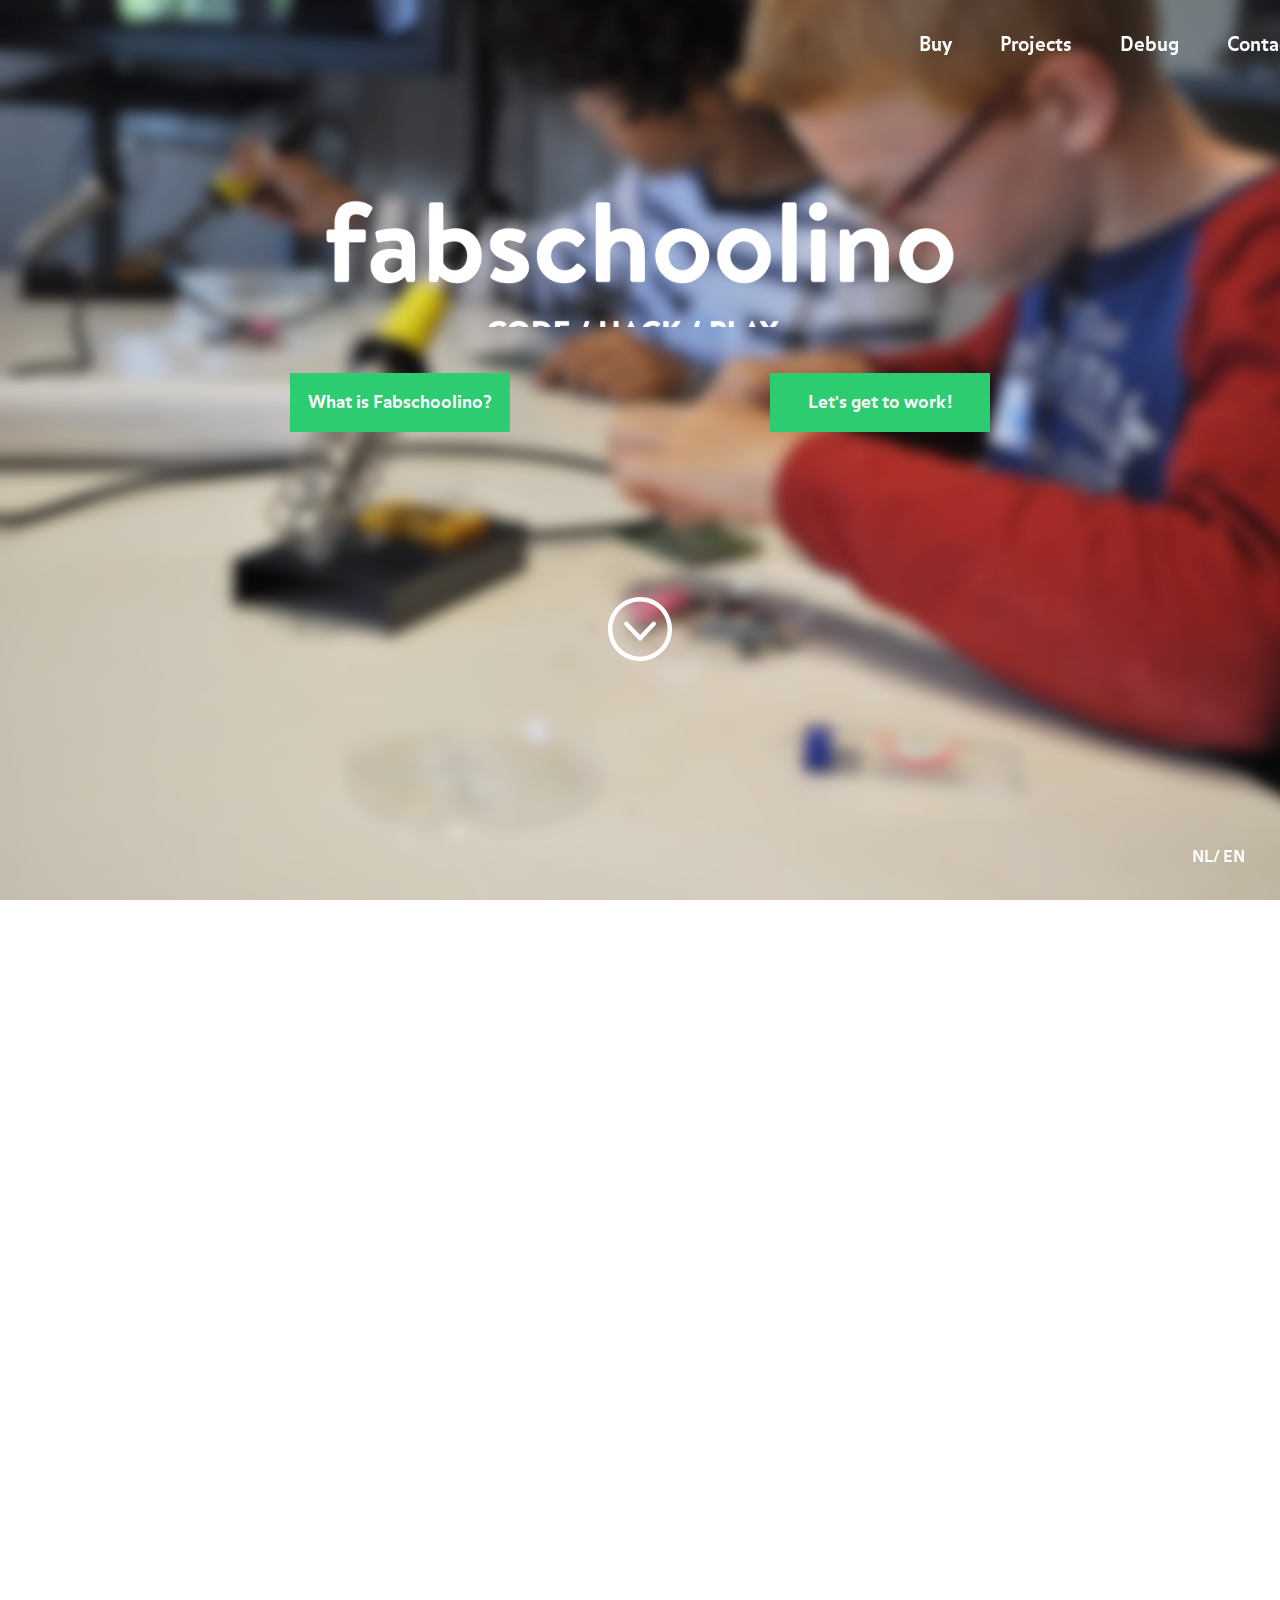
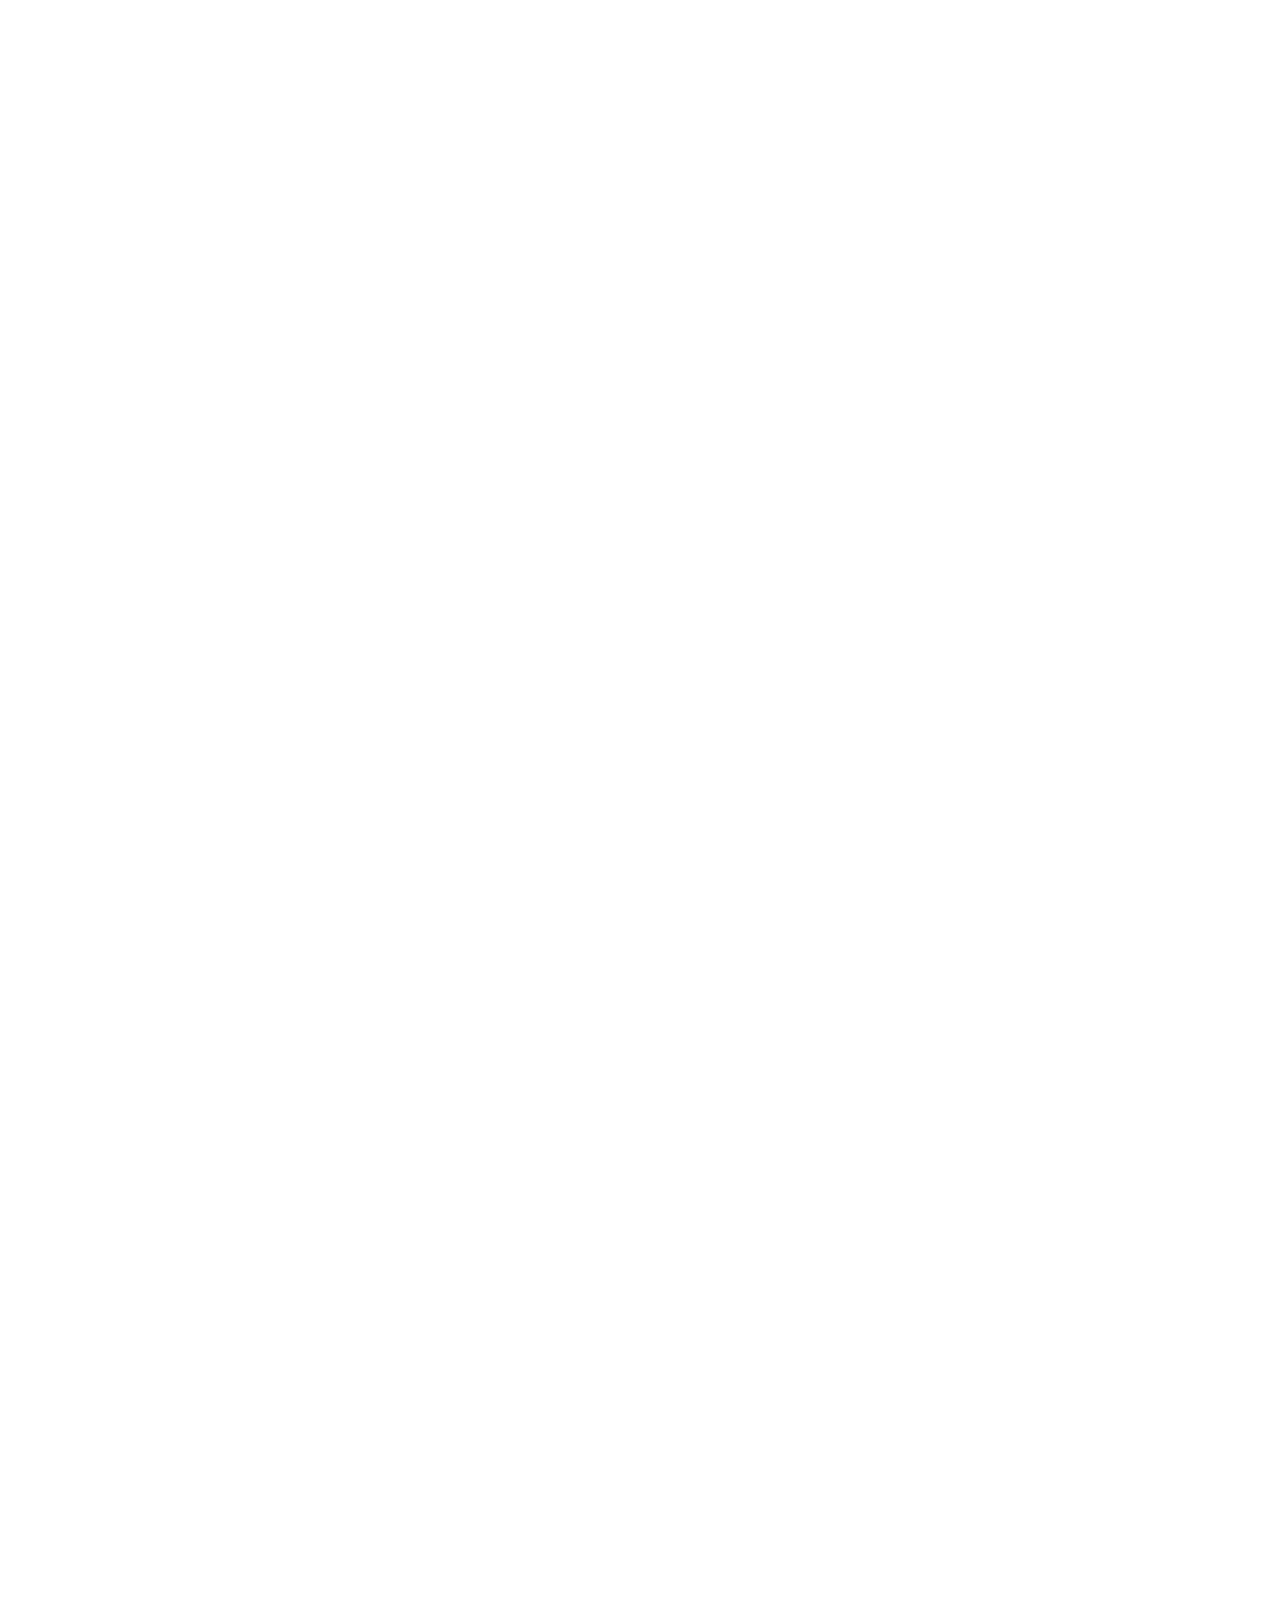
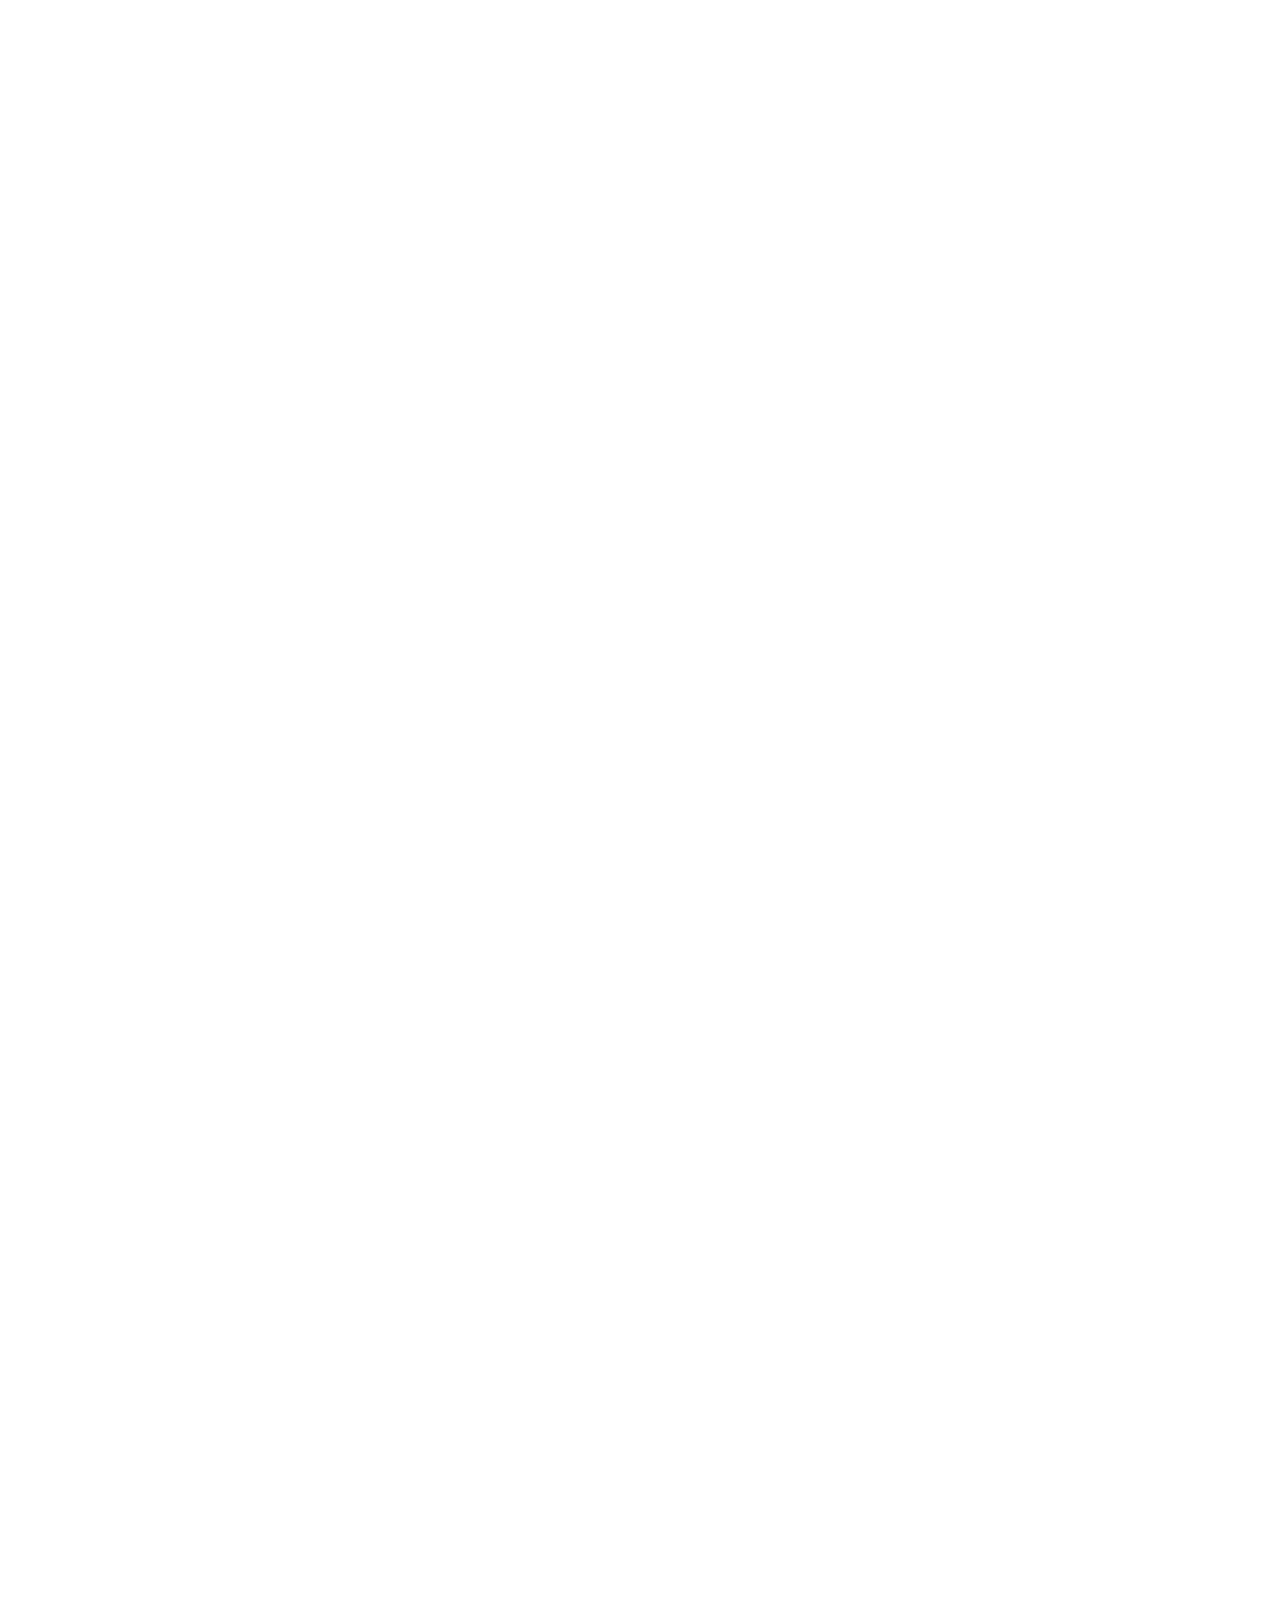
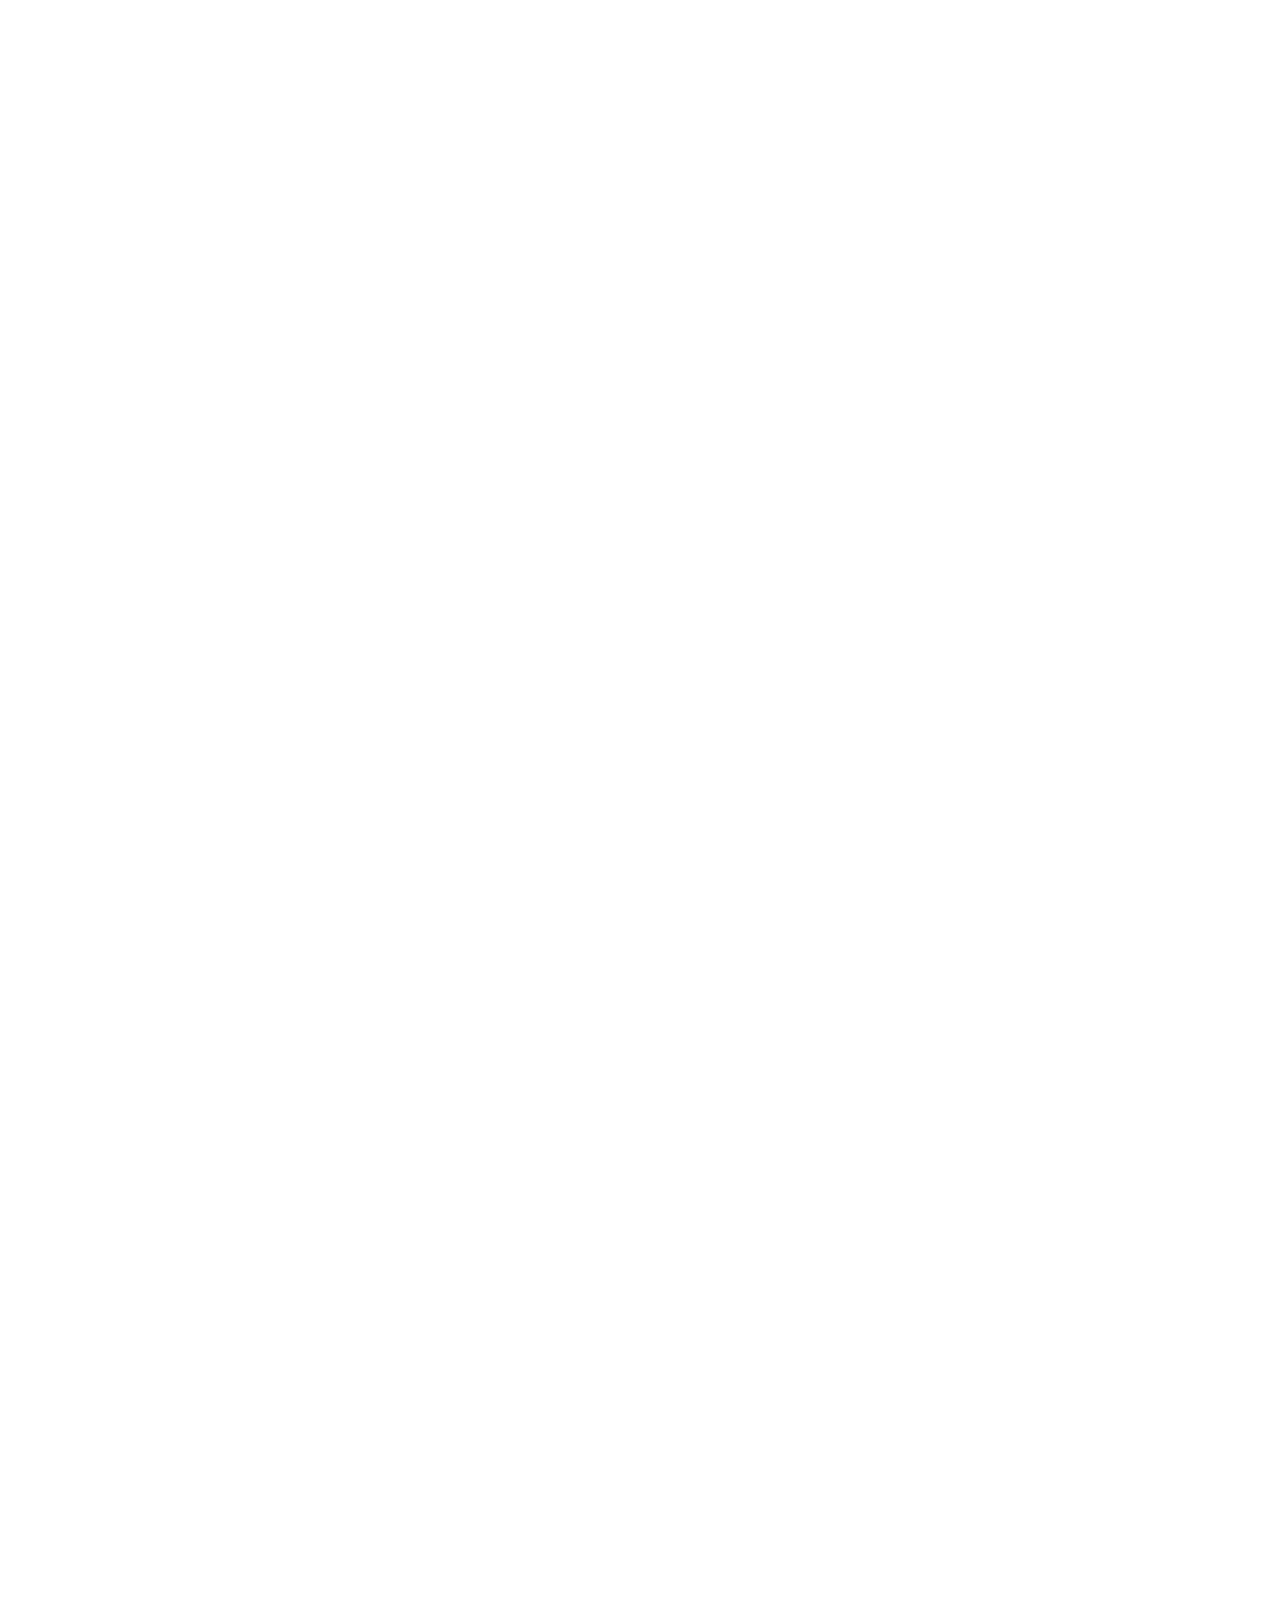
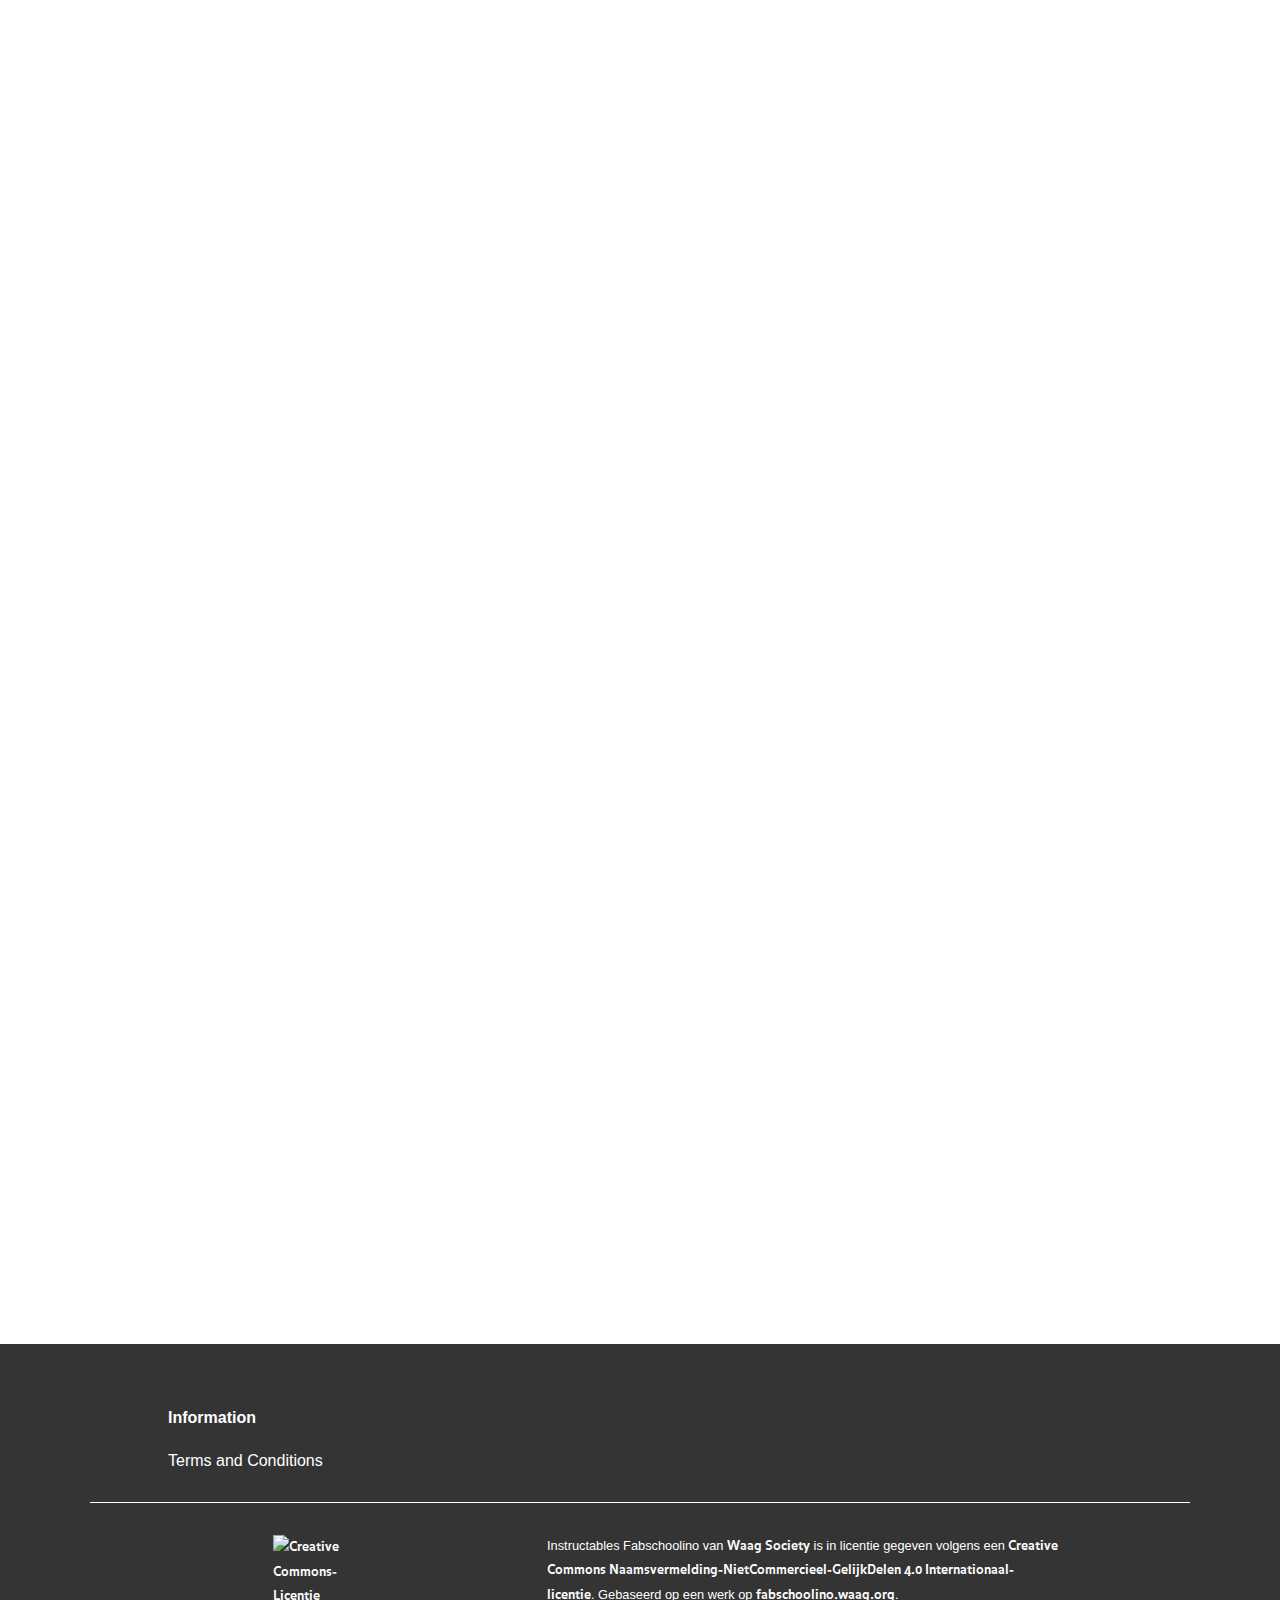
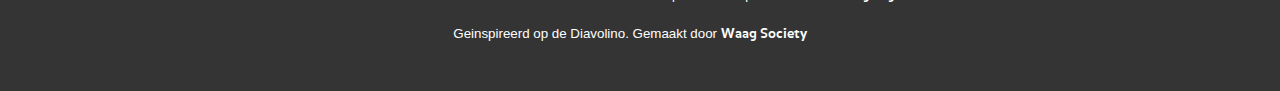
==== en/index.html @ feb0e5de "initial commit" ====
<!doctype html>
<html class="no-js" lang="en">
<head>
  <meta charset="utf-8">
  <meta http-equiv="x-ua-compatible" content="ie=edge">
  <title>Fabschoolino</title>
  <meta name="description" content="">
  <meta name="viewport" content="width=device-width, initial-scale=1">
  <link rel="stylesheet" href="../css/normalize.css">
  <link rel="stylesheet" href="../css/main.css">
  <link rel="stylesheet" href="../css/animate.css">
  <link rel="stylesheet" href="https://maxcdn.bootstrapcdn.com/bootstrap/3.3.6/css/bootstrap.min.css" integrity="sha384-1q8mTJOASx8j1Au+a5WDVnPi2lkFfwwEAa8hDDdjZlpLegxhjVME1fgjWPGmkzs7" crossorigin="anonymous">
</head>
<body>
  <!--start-->
  <nav id="nav">
    <ul>
      <li><a class="page-scroll" href="#koop">Buy</a></li>
      <li><a class="page-scroll" href="#projects">Projects</a></li>
      <li><a class="page-scroll" href="debug.html">Debug</a></li>
      <li><a class="page-scroll" href="#faq">Contact</a></li>
    </ul>
  </nav>
  <header id="start">
    <div id="lang-ops">
      <a href="/index.html">NL</a>
      /
      EN
    </div>
    <div class="container start-content">
      <div class="logo-container"></div>
      <div class="button-wrapper">
        <form>
          <button class="info-button page-scroll" type="submit"  href="#info">What is Fabschoolino?</button>
          <button class="info-button page-scroll" type="submit"  href="#intro_projects">Let's get to work!</button>
        </form>

      </div>
      <div class="arrow-wrapper page-scroll" href="#info">
        <img src="../img/icons/arrow_down.svg">
      </div>
    </div>
  </header>

  <!--info-->
  <section id="info" class="section">
    <div class="container info-content">
      <div class="info-wrapper">
        <ul>
          <li class="hand-wrapper row1">
            <img src="../img/DSC_0912.png">
          </li>

          <li class="info-text row1">
            <h3>The Fabschoolino</h3>
            <p>The Fabschoolino is a do-it-yourself mini-computer designed specifically for young creators. The kit includes an
              Arduino-based microcontroller you can build from scratch and program. Yep, you heard that right—build from scratch!
              Made especially for all those avid makers, discoverers, and creators from 9 to 100 years old. With the Fabschoolino,
              schools, creator spaces, and handy parents can take children on a creative and technical adventure.</p>
            </li>

            <div class="robot-container">
              <img src="../img/icons/robot.svg">
            </div>

          </ul>
        </div>

        <div class="ref-container">
          <h2><span>Wie gingen je voor?</span></h2>
          <ul>
            <li class="row2">
              <div class="ref-box">
                <img src="../img/review_img1.png">
              </div>
              <h4>Bram</h4>
              <p>
                It was super fun to build my own Fabschoolino!
              </p>
            </li>
            <li class="row2">
              <div class="ref-box">
                <img src="../img/storm-ref.png">
              </div>
              <h4>Storm</h4>
              <p>
                With the Fabschoolino I made my own door alarm.
              </p>
            </li>
            <li class="row2">
              <div class="ref-box">
                <img src="../img/jetze-ref.png">
              </div>
              <h4>Jetze</h4>
              <p>
                It is really cool that I made everything by myself.
              </p>
            </li>
          </ul>
        </div>

      </div>

    </section>

    <!--koop-->

    <section id="koop" class="section">

      <div class="container koop-content">
        <h2><span>Buy</span></h2>

        <div class="koop-wrapper">
          <ul>

            <li class="koop-text row1">
              <h3>I want a Fabschoolino!</h3>
              <p>You can order the Fabschoolino online now and get everything you need to start your own creative electronics project
                from scratch. Read more below about how you build it and program it.</p>
                <a href="http://www.waag.org/nl" target="_blank"><img class="koop-text_logo" src="../img/icons/WS_logo_alt.jpg"></a>
              </li>

              <li class="product-wrapper row1">
                <img src="../img/thumb.png">
                <h4>Fabschoolino</h4>
                <p>&euro; 20,-</p>
                <p>Excluding shipping costs</p>
                <div class="button-box">
                  <a href="https://shop.waag.org/index.php?route=product/product&path=60&product_id=50" target="_blank">Buy one</a>
                </div>

              </li>

            </ul>
          </div>

        </div>

      </section>

      <!--aan de slag-->

      <section id="intro_projects" class="section">

        <div class="container intro_projects-content">
          <h2><span>Let's get to work!</span></h2>

          <div class="intro_projects_wrapper">

            <ul>
              <li class="intro_proj_textbox1">
                <div class="intro-text_wrapper">
                  <h3>Make your own Fabschoolino</h3>
                  <p>You have to put the Fabschoolino together yourself. Download the instructables to see how to do it.
                  </p>
                  <ul>
                    <form class="button-container-intro" method="get" action="../media/pdf/fabschoolino-instructable_EN.pdf">
                      <button class="info-button" type="submit">Fabschoolino instructable</button>
                    </form>

                  </ul>
                </div>
              </li>

              <li class="intro_proj_imgbox-fs"></li>

              <li class="intro_proj_imgbox-breadboard"></li>

              <li class="intro_proj_textbox2">
                <div class="intro-text_wrapper">
                  <h3>Working with a breadboard</h3>
                  <p>Using a breadboard enables you to create an electrical circuit without having to solder, which means you can test a circuit quickly and easily.
                  </p>
                  <form class="button-container-intro" method="get" action="../media/pdf/breadboard_instructable_EN.pdf">
                    <button class="info-button" type="submit">Breadboard instructable</button>
                  </form>
                </div>
              </li>

              <li class="intro_proj_textbox1">
                <div class="intro-text_wrapper">
                  <h3>Programming your Fabschoolino</h3>
                  <p>Now that your Fabschoolino is working, it's time to learn how to program your Fabschoolino.
                  </p>
                  <ul>
                    <form class="button-container-intro" method="get" action="../media/pdf/programmeer_instr_windows_EN.pdf">
                      <button class="info-button" type="submit">Instructable (Windows)</button>
                    </form>
                    <form class="button-container-intro" method="get" action="../media/pdf/programmeer_instr_mac_EN.pdf">
                      <button class="info-button" type="submit">Instructable (Mac)</button>
                    </form>
                  </ul>
                </div>

              </li>

              <li class="intro_proj_imgbox-prog"></li>
            </ul>

          </div>

        </div>

      </section>

      <!--projecten-->

      <section id="projects" class="section">

        <div class="container projects-content">
          <h2><span>What can you make?</span></h2>

          <div class="projects_wrapper">

            <div class="project_wrapper--kop">

              <p>
                All the parts for the three projects listed below are included with the Fabschoolino kit. Simply download the
                instructables and create your own TV-B-Gone, door alarm, or traffic light. Click <a href="../media/pdf/Onderdelen%20Fabschoolino.pdf">here</a> for the inventory list.</a>
              </p>
            </div>


            <ul>

              <li>
                <img src="../img/tvb-gone_thumb.jpg">
                <div class="projects_text_wrapper">
                  <h3>TVB-Gone</h3>
                  <p>With the TVB-Gone you can now turn off any TV you come across. Use your power wisely.
                  </p>
                  <ul>
                    <form class="button-container-inspiratie" method="get" action="../media/pdf/tvb-gone_instructable_EN.pdf">
                      <button class="info-button" type="submit">TVB-Gone instructable</button>
                    </form>

                    <!--

                    <form class="button-container-inspiratie" method="get" action="../fabschoolino-instructable.pdf">
                    <button class="info-button" type="submit">Download de code</button>
                  </form>
                -->
              </ul>
            </div>
          </li>

          <li class="proj-box-2">
            <img src="../img/deuralarm_thumb.jpg">
            <div class="projects_text_wrapper">
              <h3>Make your own door alarm</h3>
              <p>Intruders be warned! Make your own door alarm with your Fabshoolino.
              </p>
              <ul>
                <form class="button-container-inspiratie" method="get" action="../media/pdf/deuralarm_instructable(breadboard)_EN.pdf">
                  <button class="info-button" type="submit">Deuralarm instructable</button>
                </form>
                <form class="button-container-inspiratie" method="get" action="../media/code/deuralarm.zip">
                  <button class="info-button" type="submit">Download de code</button>
                </form>
              </ul>
            </div>
          </li>

          <li>
            <img src="../img/stoplicht_thumb.jpg">
            <div class="projects_text_wrapper">
              <h3>Create a stop light</h3>
              <p>1,2,3 stop! Create your own stop light with your Fabschoolino.
              </p>
              <ul>
                <form class="button-container-inspiratie" method="get" action="../media/pdf/stoplicht_instructable_EN.pdf">
                  <button class="info-button" type="submit">Stoplicht instructable</button>
                </form>
                <form class="button-container-inspiratie" method="get" action="../media/code/deuralarm.ino">
                  <button class="info-button" type="submit">Download de code</button>
                </form>
              </ul>
            </div>
          </li>

        </ul>

      </div>
    </div>

  </section>

  <!--faq-->

  <section id="faq" class="section">

    <div class="container faq-content">
      <h2><span>frequently asked questions</span></h2>

      <div class="faq_wrapper">
        <button class="accordion">What should I be able build with the Fabschoolino?</button>
        <div class="panel">
          <p>Well, quite a lot! But don't worry, we'll help you out. It also helps if you get help with someone who knows more
          than you (a teacher or a parent, for instance). First, you'll need to solder the parts of your Fabschoolino together.
          Then, you'll practice making a circuit using a breadboard. This circuit will be used to illuminate a light bulb
          with your Fabschoolino. Finally, you'll learn how to put pre-programmed code onto your Fabschoolino. When
          you've learned all this, you'll be able to turn your Fabschoolino into a door alarm, a traffic light, a TV remote
          control, and much more! To explain how it all works, we made some handy instructables: step-by-step
          instructions with pictures and brief explanations. You can ask more detailed questions if you're working with a
          parent or teacher. If you're really stuck, you can always ask a question in the question field at the bottom of this
          site.</p>
        </div>

          <button class="accordion">Can I adapt these projects a bit?</button>
          <div class="panel">
            <p>Yes of course! We've shared our work on this website under a Creative Commons license. It states that you can
              share all our instructables and other materials, and that you can adjust them a bit to your liking. We do want
              you to mention our name when you share something, so just make sure that you mention it comes from Waag
              Society. We also don't want you resell our work, so you can't use it for commercial purposes.</p>
          </div>

          <button class="accordion">What can I do with my Fabschoolino?</button>
          <div class="panel">
            <p>The Fabschoolino, at its core, is an Arduino. That means anything you can do with an Arduino, you can do with the
              Fabschoolino. Are you excited, motivated, and want to do more than the projects we've listed here? Then check out
              <a href="http://www.instructables.com" target="_blank">instructables.com</a> for several fun projects using Arduinos!</p>
          </div>

          <button class="accordion">What do I get when I buy the Fabschoolino?</button>
          <div class="panel">
            <p>When you order a Fabschoolino, you'll not only receive the hardware, but also the additional parts needed to build a
          TV-B-Gone, a door alarm, and a traffic light. The instructables for these three projects are available to download online,
          so you can get started immediately! Click <a href="../media/pdf/Onderdelen%20Fabschoolino.pdf">here</a> for the complete inventory list.</p>
          </div>


          <button class="accordion">What is an 'instructable'?</button>
          <div class="panel">
            <p>A instructable is a set of instructions that explains step-by-step how to put the Fabschoolino together and program it for
            a specific project. We have borrowed this word from <a href="http://www.instructables.com" target="_blank">instructables.com</a>.</p>
          </div>

          <button class="accordion">Why has Waag Society developed Fabschoolino?</button>
          <div class="panel">
            <p>Kids today grow up in a society where being both technologically savvy and creative is increasingly important. But
              many standard school curriculums haven't caught up yet. With our FabSchool curriculum, Waag Society explores how
              children can be taught differently. Based on the experience we gained teaching through our Fabschool program, Waag
              Society decided to developed the Fabschoolino. With the production of our DIY mini computer, Waag Society hopes to
              give an extra boost to the Maker Education movement in the Netherlands. This movement focuses on four basic
              principles: learning though making, multidisciplinary work, open/share culture, and meaningful learning. You can read
              more about this on our <a href="http://waag.org/nl/project/fabschoolino" target="_blank">project page</a>.</p>
          </div>
                  <div id="contact-area">
                    <h3>Ask a question</h3>
                    <form method="post" action="../contactengine.php">
                      <label for="Email">Your E-mail:</label>
                      <input type="text" name="Email" id="Email" required />
                      <label for="Message">Message:</label><br />
                      <textarea name="Message" rows="20" cols="20" id="Message" required></textarea>
                      <input type="submit" name="submit" value="Send Email" class="submit-button" />
                    </form>
                  </div>
                  </div>

                </section>

                <!--footer-->

                <section id="footer">
                  <div class="footer-info">
                    <ul>
                      <li>
                        <h4>Information</h4>
                        <a href="terms.html" target="_blank">Terms and Conditions</a>
                      </li>
                    </ul>
                  </div>

                  <span class="bar"></span>

                  <div class="footer-content">
                    <ul class="cc-wrapper">
                      <li>
                        <a rel="license" href="http://creativecommons.org/licenses/by-nc-sa/4.0/"><img alt="Creative Commons-Licentie" style="border-width:0" src="https://i.creativecommons.org/l/by-nc-sa/4.0/88x31.png" /></a>
                      </li>
                      <li>
                        <span xmlns:dct="http://purl.org/dc/terms/" href="http://purl.org/dc/dcmitype/Text" property="dct:title" rel="dct:type">Instructables Fabschoolino</span> van <a xmlns:cc="http://creativecommons.org/ns#" href="www.waag.org" property="cc:attributionName" rel="cc:attributionURL">Waag Society</a> is in licentie gegeven volgens een <a rel="license" href="http://creativecommons.org/licenses/by-nc-sa/4.0/">Creative Commons Naamsvermelding-NietCommercieel-GelijkDelen 4.0 Internationaal-licentie</a>.
                        Gebaseerd op een werk op <a xmlns:dct="http://purl.org/dc/terms/" href="fabschoolino.waag.org" rel="dct:source">fabschoolino.waag.org</a>.
                      </li>
                      <li>
                        <p>Geinspireerd op de Diavolino. Gemaakt door <a href="http://www.waag.org/nl">Waag Society</a></p>
                      </li>
                    </ul>
                  </div>

                </section>
                <!--Scripts-->
                <script src="https://code.jquery.com/jquery-3.2.1.min.js"></script>
                <script src="https://cdnjs.cloudflare.com/ajax/libs/ScrollMagic/2.0.5/ScrollMagic.min.js"></script>
                <script src="../js/plugins.js"></script>
                <script src="../js/jquery.easing.min.js"></script>
                <script src="../js/scrolling-nav.js"></script>
                <script src="../js/main.js"></script>
              </body>
              </html>
---- css/main.css ----
html {
  color: #222;
  font-size: 1em;
  line-height: 1.4;
  overflow-x: hidden;
}

body {
  overflow-x: hidden;
}

@font-face{
    font-family: Balance;
    src: url(../fonts/BalanceOT-Light.otf);
}

@font-face{
    font-family: Balance-bold;
    src: url(../fonts/BalanceOT-Bold.otf)
}

p{
    font-family: mr-eaves-modern, sans-serif;
    font-style: normal;
    font-weight: 300;
    font-size: 10pt;

}

.section{
    padding-top: 80px;
    opacity: 0;
    transform: translateY(30px);
    transition: all 0.6s ease-out;
}

.section.fade-in {
    opacity: 1;
    transform: translateY(0px);
}


/* nav */

nav {
  position: fixed;
  width: 100%;
  top: 0;
  z-index: 1;
}

nav ul {
    display: inline-flex;
    width: 100vw;
    flex-wrap: nowrap;
    justify-content: flex-end;
    position: relative;
    background-color: rgba(52, 52, 52, 0);
    padding-right: 2em;
    text-align: right;
    transition: all 0.4s ease-out;
    }

nav ul.nav-color {
    background-color: #343434;
}


   nav ul li {
      display: inline-block;
      padding: 1em 1.5em;
      font-size: 1em;
      color: #fff;

    }


   nav ul li a {
        color: #fff;
        text-decoration: none;
        font-family: Balance-bold;
        cursor: pointer;
        font-size: 1.2em;
      }

nav ul li a:hover{
        color: #fff;
        text-decoration: none;
      }

nav ul li a:focus{
        color: #fff;
        text-decoration: none;
      }



#start {
    height: 100vh;
    width: 100vw;
    background-image: url(../img/bg_images/bg_landing2.png);
    background-size: cover;

}


.start-content{
    height: 100vh;
    padding-top: 15%;
}

.logo-container{
    background: url(../img/fabschoolino_logo_final_white.png) no-repeat;
    background-size: 100%;
    width: 30vw;
    height: auto;
    margin: auto;
    padding-top: 15vh;
    padding-left: 10%;
    padding-right: 10%;
    z-index: 1;
}

/*
.img{
    width: 100%;
    height: auto;
}
*/


.button-wrapper{
    max-width: 75%;
    height: 20vh;
    margin: auto;
    padding-top: 2%;
    padding-left: 10%;
    padding-right: 10%;

}

.button-wrapper form{
    display: inline-flex;
    flex-flow: row wrap;
    justify-content: space-around;
    padding: 0;
    margin: auto;
    width: 100%;
    height: auto;
    list-style: none;


}

.button-wrapper form button{
    text-align: center;
    width: 220px;
    height: auto;
    background-color: #2ECC71;
    padding: 1.0em 0;
    margin-top: 20px;
    font-family: Balance-bold;
    cursor: pointer;
    border: 0px solid;
    color: #fff;
    font-size: 1.1em;
}

.button-wrapper form button:hover{
    background-color: #219351;
    -webkit-transition: all 0.2s;
    -moz-transition: all 0.2s;
    -o-transition: all 0.2s;
    transition: all 0.2s;
}

.arrow-wrapper{
    width: 5%;
    height: auto;
    margin: auto;
    padding-top: 5%;
    padding-bottom: 5%;
    -webkit-transition: all 0.2s;
    -moz-transition: all 0.2s;
    -o-transition: all 0.2s;
    transition: all 0.2s;
}

.arrow-wrapper:hover{
    width: 6%;
    cursor: pointer;
}





/*info*/
#info{
    max-width: 100vw;
    height: auto;
    background-color: #fff;

}


.info-content{
    height: auto;
    overflow: hidden;

}

.info-wrapper{
    margin-top: 5%;
    width: 100%;
    height: 60%;
}

.info-wrapper ul{
    display: inline-flex;
    flex-flow: row wrap;
    justify-content: space-between;
    padding: 0;
    margin: auto;
    width: 100%;
    height: 100%;
    list-style: none;
}

.info-wrapper ul li{
    padding-left: 15px;
    padding-right: 15px;
}

.row1{
    width: 48%;
}


.hand-wrapper img{
    max-width: 100%;
    height: auto;

}


.info-text{
    padding-top: 3em;
    text-align: left;
    font-size: 0.9em;
    color: #5d5d5d;
}

.info-text h3{
    padding-bottom: 10px;
    color: #191919;
    font-family: Balance-bold;
}

.info-text p{
    padding-bottom: 20px;
}

h2 {
   width: 100%;
   text-align: center;
   border-bottom: 1px solid #d0d0d0;
   margin: 10px 0 10px;


}

h2 span {
    background:#fff;
    padding: 0 30px;
    font-family: Balance-bold;
    position: relative;
    top: 0.45em;

}

.robot-container{
    position: relative;
    width: 8%;
    height: auto;
    left: 80%;
    bottom: 40%;
    overflow: hidden;
}

.ref-container{
    width: 100%;
    height: 40%;
    position: relative;


}

.row2{
    width: 25%;
}


.ref-container ul{
    display: inline-flex;
    flex-flow: row nowrap;
    justify-content: space-around;
    margin: 30px 0 20px 0;
    padding: 0;
    width: 100%;
    height: auto;
    list-style: none;

}

.ref-container ul li{
    max-width: 100%;
    height: 100%;
    margin: auto;
    text-align: center;
    padding: 10px 0 10px 0;
}



.ref-container ul li h4{
    color: #191919;
}

.ref-container ul li p{
    color: #5d5d5d;
    font-size: 1em;
}

.ref-box{
    max-width: 30%;
    min-width: 100px;
    height: auto;
    margin-left: 33%;

}

.ref-box img{
    max-width: 100%;
}


/*koop*/

#koop{
    max-width: 100vw;
    height: auto;
    background-color: #fff;
}

.koop-content{
    height: auto;

}

.koop-wrapper{
    margin-top: 5%;
    margin-bottom: 5%;
    width: 100%;
    height: 60%;
}

.koop-wrapper ul{
    display: inline-flex;
    flex-flow: row wrap;
    justify-content: space-between;
    padding: 0;
    margin: auto;
    width: 100%;
    height: 100%;
    list-style: none;
}

.koop-wrapper ul li{
    height: auto;
    padding-left: 15px;
    padding-right: 40px;
}


.koop-text{
    padding-top: 40px;;
    text-align: left;
    font-size: 0.9em;
    color: #5d5d5d;

}

.koop-text h3{
    padding-bottom: 10px;
    color: #191919;
    font-family: Balance-bold;

}

.koop-text p{
    border-bottom: 1px solid #d0d0d0;
    text-align: left;
    margin: 10px 0;
    padding-bottom: 20px;
}

.koop-text_logo{
    width: 90px;
    height: auto;
    margin-top: -10px;
}

.product-wrapper{
    text-align: center;
}


.product-wrapper img{
    width: 50%;
    height: auto;

}

.product-wrapper h4{
    font-family: Balance-bold;
}

.product-wrapper p{
    font-family: balance;
    text-align: center;
    font-size: 1.0em;
}



.button-box{
  margin-top: 30px;

}

.button-box a {
  position: relative;
  padding: 15px 50px;
  border-radius: 0px;
  font-family: Balance-bold;
  font-size: 1em;
  color: #FFF;
  text-decoration: none !important;
  background-color: #2ECC71;
  display: inline-flex;

}

.button-box :hover{
    background-color: #219351 !important;
    color: #fff !important;

}

/*aan de slag*/

#intro_projects{
    max-width: 100vw;
    height: auto;
    background-color: #fff;
}

.intro_projects-content{
    height: auto;
}

.intro_projects_wrapper{
    margin: 10% 0 10% 0;
    padding: 0 2% 0 2%;
}

.intro_projects_wrapper ul{
    display: inline-flex;
    flex-flow: row wrap;
    justify-content: space-between;
    padding: 0;
    margin: 0;
    width: 100%;
    height: 100%;
    list-style: none;
}

.intro_projects_wrapper ul li{
    width: 50%;
    height: auto;
}

.intro_proj_imgbox-fs{
    width: 100%;
    background-image: url(../img/make_fabschoolino.jpg);
    -webkit-background-size: cover;
    -moz-background-size: cover;
    -o-background-size: cover;
    background-size: cover;
}


.intro_proj_textbox1{
    background-color: #343434;
    color: #fff;
    text-align: left;
    font-family: Balance;
}



.intro_proj_textbox2{
    background-color: #f5f5f5;
    color: #191919;
    text-align: left;
    font-family: Balance;
}

.intro_proj_imgbox-breadboard{
    width: 100%;
    background-image: url(../img/make_breadboard.jpg);
    -webkit-background-size: cover;
    -moz-background-size: cover;
    -o-background-size: cover;
    background-size: cover;
}

.intro_proj_imgbox-prog{
    width: 100%;
    background-image: url(../img/make_programming.jpg);
    -webkit-background-size: cover;
    -moz-background-size: cover;
    -o-background-size: cover;
    background-size: cover;
}

.intro-text_wrapper{
    margin: 25% 8% 30% 8%;
}

.intro-text_wrapper ul{
    display: inline-flex;
    flex-wrap: wrap;
    justify-content: space-between;
    width: 90%;
}

.intro-text_wrapper h3{
    padding-bottom: 10px;
    font-family: Balance-bold;
}


.button-container-intro{
    margin-top: 2em;
    width: 35%;
    margin-right: 40px;
}

.button-container-intro button{
    text-align: center;
    width: 180px;
    height: auto;
    background-color: #2ECC71;
    padding: 1em 0;
    font-family: Balance-bold;
    cursor: pointer;
    border: 0px solid;
    color: #fff;
    font-size: 1em;
}

.button-container-intro button:hover{
    background-color: #219351;
    -webkit-transition: all 0.2s;
    -moz-transition: all 0.2s;
    -o-transition: all 0.2s;
    transition: all 0.2s;
}

.pdf-button-box{
    margin-top: 3em;
}

.pdf-button-box a {
  position: relative;
  padding: 12px 15%;
  border-radius: 0px;
  font-family: Balance-bold;
  font-size: 1em;
  color: #FFF;
  text-decoration: none !important;
  background-color: #2ECC71;
  display: inline-flex;

}

.pdf-button-box :hover{
    background-color: #219351 !important;
    -webkit-transition: all 0.2s;
    -moz-transition: all 0.2s;
    -o-transition: all 0.2s;
    transition: all 0.2s;
    color: #fff !important;

}

/*projecten*/

#projects{
    max-width: 100vw;
    height: auto;
    background-color: #fff;
}

.projects-content{
    height: auto;
}

.projects_wrapper{
    margin: 8% 0 8% 0;
    padding: 0 2% 0 2%;
}

.project_wrapper--kop{
    width: 50%;
    height: auto;
    margin-bottom: 6%;
}

.projects_wrapper h3{
    font-family: Balance-bold;
    padding-bottom: 0.5em;

}

.projects_wrapper p{
    font-family: mr-eaves-modern, sans-serif;
    padding-bottom: 0.5em;

}

.projects_wrapper ul{
    display: inline-flex;
    flex-flow: row wrap;
    justify-content: space-between;
    padding: 0;
    margin: 0;
    width: 100%;
    height: auto;
    list-style: none;

}

.projects_wrapper ul li{
    width: 100%;
    height: 30%;
    background-color: #343434;
    color: #fff;

}

.proj-box-2{
    background-color: #f5f5f5 !important;
    color: #343434 !important;
}


.projects_wrapper ul li img {
    width: 30%;
    float: left;
}

.projects_text_wrapper{
    padding: 3% 10% 0 33%;

}

.projects_text_wrapper ul{
    display: inline-flex;
    flex-wrap: wrap;
    justify-content: space-between;
    width: 70%;
}

.button-container-inspiratie{
    margin-top: 1em !important;
    margin-bottom: 1em;


}

.button-container-inspiratie button{
    text-align: center;
    width: 170px;
    height: auto;
    background-color: #2ECC71;
    padding: 1em 0;
    font-family: Balance-bold;
    cursor: pointer;
    border: 0px solid;
    color: #fff;
    font-size: 1em;
}

.button-container-inspiratie button:hover{
    background-color: #219351;
    -webkit-transition: all 0.2s;
    -moz-transition: all 0.2s;
    -o-transition: all 0.2s;
    transition: all 0.2s;
}



.projects_wrapper ul li .select {
    position: absolute;
    top: 45%;
    left: 50%;
    -webkit-transform: translate(-50%, -50%);
    -moz-transform: translate(-50%, -50%);
    -ms-transform: translate(-50%, -50%);
    -o-transform: translate(-50%, -50%);
    transform: translate(-50%, -50%);

}

.projects_wrapper ul li .select_textbox{
    position: relative;
    height: 5em;
    width: 100%;
    background-color: #343434;


}

.projects_wrapper ul li .select_textbox h3{
    width: 20%;
    position: absolute;
    color: #fff;
    font-family: Balance-bold;
    margin: 0;
    padding: 0;
    line-height: 2.8em;
    -webkit-transform: scale(1);
    -moz-transform: scale(1);
    -ms-transform: scale(1);
    -o-transform: scale(1);
    transform: scale(1);
    -webkit-transition: -webkit-transform 0.2s;
    -moz-transition: -moz-transform 0.2s;
    -o-transition: -o-transform 0.2s;
    transition: transform 0.2s;
}

.projects_wrapper ul li .select .fa {
    color: #fff;
    background-color: #2ECC71;
    display: inline-flex;
    line-height: 2.25em;
    font-size: 1em;
    text-align: center;
    text-decoration: none;
    font-family: Balance-bold;
    -webkit-transition: all 0.2s;
    -moz-transition: all 0.2s;
    -o-transition: all 0.2s;
    transition: all 0.2s;
    opacity: 0;
    padding: 10px 35px;

}

.projects_wrapper ul li:hover .ovrlay {
    opacity: 1;
}

.projects_wrapper ul li:hover .select_textbox h3{
    -webkit-transform: scale(1.05);
    -moz-transform: scale(1.05);
    -ms-transform: scale(1.05);
    -o-transform: scale(1.05);
    transform: scale(1.05);
}


.projects_wrapper ul li:hover .select .fa {
    opacity: 1;
}

.projects_wrapper ul li .select .fa:hover {
    background-color: #219351;
}

/*faq*/

#faq{
    max-width: 100vw;
    height: auto;
    background-color: #fff;
}

.faq-content{
    height: auto;
    border-bottom: 1px solid #d0d0d0;
}

.faq_wrapper{
    margin: 8% 0 10% 0;
    padding: 0 2% 0 2%;
}

.faq_wrapper h3{
    font-family: Balance-bold;
    padding-bottom: 0.5em;

}

button.accordion {
    background-color: #eee;
    color: #444;
    cursor: pointer;
    padding: 18px;
    width: 100%;
    text-align: left;
    border: none;
    outline: none;
    font-family: Balance-bold;
    transition: 0.4s;
}

button.accordion.active, button.accordion:hover {
    background-color: #ddd;
}

div.panel {
    padding: 0 18px;
    background-color: white;
    max-height: 0;
    overflow: hidden;
    transition: 0.5s ease-in-out;
    opacity: 0;
    margin-bottom: 5px;
}

div.panel.show {
    opacity: 1;
    max-height: 300px;
}

div.panel.show p{
    margin: 10px 0 10px 0;
    font-family: mr-eaves-modern, sans-serif;
}

#contact-area {
	width: 100%;
	margin-top: 8%;
}

#contact-area input, #contact-area textarea {
	padding: 5px;
	width: 100%;
	font-family: Balance;
	font-size: 1em;
	margin: 0px 0px 10px 0px;
	border: 1px solid #ccc;
}

#contact-area textarea {
	height: 90px;
}

#contact-area textarea:focus, #contact-area input:focus {
	border: 2px solid #ccc;
}

#contact-area input.submit-button {
	width: 120px;
    height: 50px;
	float: right;
    font-family: Balance-bold;
    background-color: #2ECC71;
    color: #fff;
    border: 0px;
    margin-top: 25px;

}

#contact-area input.submit-button:hover {
    background-color: #219351;
    -webkit-transition: all 0.2s;
    -moz-transition: all 0.2s;
    -o-transition: all 0.2s;
    transition: all 0.2s;


}

label {
	float: left;
	text-align: left;
	width: 100px;
	padding-top: 2px;
	font-size: 1.1em;
}

/*footer*/

#footer{
    max-width: 100vw;
    height: auto;
    background-color: #343434;

}

.footer-info{
    margin: 2% 10% 1%;
    margin-right: 200px;
    width: 100%;
    height: auto;

    display: inline-flex;
    justify-content: space-between;
}

.footer-info ul{
    list-style: none;
    color: #fff;


}

.footer-info ul li a{
    text-decoration: none;
    color: #fff;
}

.footer-info ul li a:hover{
    text-decoration: underline;
    color: #fff;
}



.footer-content{
    height: auto;
    color: #fff;
    display: inline-flex;
    justify-content: space-between;
}


.footer-content ul{
    border-top: #fff 1px solid;
    margin: 0 auto;
    padding: 3.5vh 3em;
    list-style: none;
    display: inline-flex;
    flex-wrap: wrap;
    flex-direction: row;
    font-size: 0.8em;
    width: 80%;
    justify-content: space-around;
    line-height: 1.9em;
}

.footer-content ul li{
    max-width: 50%;
    margin-right: 20px;
}

.footer-content ul li img{
    margin:0.1em 0 0 40%;
    width: 120px;
    height: auto;
}

.footer-content ul li a{
    text-decoration: none;
    font-family: Balance-bold;
    color: #fff;
}

.footer-content ul li a:hover{
    color: #219351;
    text-decoration: underline;
}

/*End Footer*/

/* algemene voorwaarden */


.terms-content{
    position: relative;
    width: 60%;
    margin: auto;
    margin-top: 100px;
    padding-bottom: 70px;

}

.terms-content h2{
    font-family: Balance;
    color: #191919;
    width: 100%;
}

.terms-content p{
    font-family: Balance;
    color: #5d5d5d;
    width: 100%;
}



.terms-content a:hover{
    text-decoration: underline;
    font-family: Balance-bold;
    color: #5d5d5d;
}

.terms-button{
   text-align: center;
    width: 200px;
    height: auto;
    background-color: #2ECC71;
    padding: 0.8em 0;
    font-family: Balance-bold;
    cursor: pointer;
    border: 0px solid;
    color: #fff;
    font-size: 0.9em;
}

.terms-button:hover{
    background-color: #219351;
    -webkit-transition: all 0.2s;
    -moz-transition: all 0.2s;
    -o-transition: all 0.2s;
    transition: all 0.2s;
}

/* Debug start */

#start-debug {
    height: 100vh;
    width: 100vw;
    background-image: url(../img/bg_images/bg_debug.png);
    background-size: cover;

}

#lang-ops{
    position: absolute;
    right: 2.2em;
    bottom: 2em;
    list-style: none;
    z-index: 2;
    display: inline-flex;
    color: #fff;
    font-family: Balance-bold;
}

#lang-ops a{
    color: #fff;
    cursor: pointer;
    text-decoration: none;
}

#lang-ops a:hover{
    border-bottom: solid 1px #fff;

}


.start-content-debug{
    height: 100vh;
    padding-top: 12%;
}

.logo-container-debug{
    background: url(../img/debug_logo_wit.png) no-repeat;
    background-size: 100%;
    width: 25vw;
    height: auto;
    margin: auto;
    padding-top: 15vh;
    padding-left: 10%;
    padding-right: 10%;
    z-index: 2;

}

.debug_intro{
    width: 700px;
    margin: auto;
    padding: 50px 0 0 0;
}

.debug_intro ul{
    list-style: none;
    color: #fff;
}

.arrow-wrapper{
    width: 5%;
    height: auto;
    margin: auto;
    padding-top: 5%;
    -webkit-transition: all 0.2s;
    -moz-transition: all 0.2s;
    -o-transition: all 0.2s;
    transition: all 0.2s;
}

.arrow-wrapper:hover{
    width: 6%;
    cursor: pointer;
}

.next--text{
    text-align: center;
    color: #343434;
    font-family: Balance;
    font-size: 12pt;

}

.debug-intro-text{
    text-align: center;
    color: #ffffff;
    font-family: Balance;
    font-size: 11pt;

}

/*debug*/

.debug-wrapper{
    position: relative;
    width: 100%;
    height: 400px;
    background-color: #343434;
    margin-top: 100px;
    margin-bottom: 100px;
    padding: 0px;
    list-style: none;
}



.debug-wrapper ul{
    width: 50%;
    position: relative;
    float: right;
}

.debug-subject{
    position: relative;
    float: left;
    width: 50%;
    height: 400px;
}

.debug-subject--nr{
    font-family: Balance-bold;
    font-size: 60pt;
    color: #fff;
    margin: 0 0 0 20px;
    text-align: left;
    width: 92%;
    border-bottom: 2px solid #fff;
}

.debug-subject--text{
    font-family: Balance-bold;
    font-size: 40pt;
    color: #fff;
    margin: 10px 0 0 20px;
    text-align: left;
    width: 92%;
    line-height: 1.1;
}

.debug-slideshow{
    position: absolute;
    right: 0;
    width: 100%;
    height: 400px;
    background-color: #ccc;
    line-height: 1.1;
}


.debug-slideshow--img{
    height: 100%;
    width: 100%;
    background-size: cover;

}

.debug-slideshow--nr{
    position: absolute;
    bottom: 0;
    z-index: 3;
    font-family: Balance-bold;
    font-size: 40pt;
    color: #fff;
    margin: 0 0 12px 30px;
    text-align: left;
    border-bottom: 0px solid;
    width: 10px;


}

.debug-slideshow--text{
    position: absolute;
    bottom: 2%;
    z-index: 3;
    width: 50%;
    margin: 0 0 12px 90px;
    font-family: Balance;
    font-size: 10pt;
    color: #fff;
    text-align: left;
    vertical-align: middle;
}

.debug-slideshow--btn-wrapper{
    width: 50%;
    height: 80px;
    background-color: #2ECC71;
    float: right;
    position: absolute;
    bottom: 0;
    display: inline-flex;
    justify-content: flex-end;
    z-index: 2;
}


.debug-slideshow--btn-wrapper form{
    width: 30%;
    height: 80px;
    list-style: none;
    display: inline-flex;

}


.debug-slideshow--btn-wrapper form button{
    width: 50%;
    height: 80px;
    background-color: #2ECC71;
    cursor: pointer;
    transition: all 0.4s;
    border: 0px solid;
}

.debug-slideshow--btn-wrapper form button:hover{
    background-color: #219351;
    -webkit-transition: all 0.4s;
    -moz-transition: all 0.4s;
    -o-transition: all 0.4s;
    transition: all 0.4s;
}

button[disabled] {
    opacity: 0.3;
    pointer-events: none;

}

button[disabled]:hover{
    cursor: default;
}

.arrow-wrapper-dark{
    width: 60px;
    height: 60px;
    border: 5px solid #2ECC71;
    border-radius: 50px;
    background-color: #2ECC71;
    margin: 50px auto;
    transition: all 0.2s;
}

.arrow-wrapper-dark:hover{
    border: 5px solid #219351;
    background-color: #219351;
    -webkit-transition: all 0.2s;
    -moz-transition: all 0.2s;
    -o-transition: all 0.2s;
    transition: all 0.2s;
}



.debug-contact-button{
    text-align: center;
    width: 170px;
    height: auto;
    background-color: #2ECC71;
    padding: 1em 0;
    font-family: Balance-bold;
    cursor: pointer;
    border: 0px solid;
    color: #fff;
    font-size: 1em;
    transition: all 0.2s;
    margin: 60px 25vw;
}

.debug-contact-button:hover{
    background-color: #219351;
    -webkit-transition: all 0.2s;
    -moz-transition: all 0.2s;
    -o-transition: all 0.2s;
    transition: all 0.2s;
}
/*
.debug-slideshow--btn-right{
    width: 50%;
    height: 80px;
    background-color: #2ECC71;
    cursor: pointer;
    transition: all 0.4s;
    border: 0px solid;
}

.debug-slideshow--btn-right:hover{
    background-color: #219351;
    -webkit-transition: all 0.4s;
    -moz-transition: all 0.4s;
    -o-transition: all 0.4s;
    transition: all 0.4s;
}
*/




::-moz-selection {
    background: #b3d4fc;
    text-shadow: none;
}

::selection {
    background: #b3d4fc;
    text-shadow: none;
}

/*
 * A better looking default horizontal rule
 */

hr {
    display: block;
    height: 1px;
    border: 0;
    border-top: 1px solid #ccc;
    margin: 1em 0;
    padding: 0;
}

/*
 * Remove the gap between audio, canvas, iframes,
 * images, videos and the bottom of their containers:
 * https://github.com/h5bp/html5-boilerplate/issues/440
 */

audio,
canvas,
iframe,
img,
svg,
video {
    vertical-align: middle;
}

/*
 * Remove default fieldset styles.
 */

fieldset {
    border: 0;
    margin: 0;
    padding: 0;
}

/*
 * Allow only vertical resizing of textareas.
 */

textarea {
    resize: vertical;
}

/* ==========================================================================
   Browser Upgrade Prompt
   ========================================================================== */

.browserupgrade {
    margin: 0.2em 0;
    background: #ccc;
    color: #000;
    padding: 0.2em 0;
}

/* ==========================================================================
   Author's custom styles
   ========================================================================== */

















/* ==========================================================================
   Helper classes
   ========================================================================== */

/*
 * Hide visually and from screen readers
 */

.hidden {
    display: none !important;
}

/*
 * Hide only visually, but have it available for screen readers:
 * http://snook.ca/archives/html_and_css/hiding-content-for-accessibility
 */

.visuallyhidden {
    border: 0;
    clip: rect(0 0 0 0);
    height: 1px;
    margin: -1px;
    overflow: hidden;
    padding: 0;
    position: absolute;
    width: 1px;
}

/*
 * Extends the .visuallyhidden class to allow the element
 * to be focusable when navigated to via the keyboard:
 * https://www.drupal.org/node/897638
 */

.visuallyhidden.focusable:active,
.visuallyhidden.focusable:focus {
    clip: auto;
    height: auto;
    margin: 0;
    overflow: visible;
    position: static;
    width: auto;
}

/*
 * Hide visually and from screen readers, but maintain layout
 */

.invisible {
    visibility: hidden;
}

/*
 * Clearfix: contain floats
 *
 * For modern browsers
 * 1. The space content is one way to avoid an Opera bug when the
 *    `contenteditable` attribute is included anywhere else in the document.
 *    Otherwise it causes space to appear at the top and bottom of elements
 *    that receive the `clearfix` class.
 * 2. The use of `table` rather than `block` is only necessary if using
 *    `:before` to contain the top-margins of child elements.
 */

.clearfix:before,
.clearfix:after {
    content: " "; /* 1 */
    display: table; /* 2 */
}

.clearfix:after {
    clear: both;
}

/* ==========================================================================
   EXAMPLE Media Queries for Responsive Design.
   These examples override the primary ('mobile first') styles.
   Modify as content requires.
   ========================================================================== */

@media only screen and (min-width: 35em) {
    /* Style adjustments for viewports that meet the condition */
}

@media print,
       (-webkit-min-device-pixel-ratio: 1.25),
       (min-resolution: 1.25dppx),
       (min-resolution: 120dpi) {
    /* Style adjustments for high resolution devices */
}

@media only screen and (max-width: 480px){
    p{
      font-size: 8pt;
    }

    .arrow-wrapper{
        width: 0;
    }

    .info-wrapper ul li{
        width: 100%;
    }

    .intro_projects_wrapper ul li{
        width: 100%;
    }

    .project_wrapper--kop{
        width: 100%;
    }

    .ref-container{
        display: none;
    }

    .koop-wrapper ul li{
        width: 100%;
    }

    .koop-text_logo{
        display: none;
    }

    .projects_wrapper ul li img{
        width: 0;
        height: 0;
    }

    .projects_text_wrapper{
        padding: 1% 20% 0 10%;
    }

    .projects_text_wrapper ul{
        width: 100%;
    }

    .logo-container{
    width: 60vw;
    padding-top: 20vh;
    }


}

@media only screen and (max-width: 768px){

    .arrow-wrapper{
        width: 0;
    }

    container start-content{
    padding-top: 20%;
    }

    .logo-container{
    width: 60vw;
    padding-top: 10vh;
    }

    .info-text{
        padding-top: 0.5em;
    }

    .project_wrapper--kop{
        width: 80%;
    }

    .ref-box{
        margin-left: 10px;
    }

    .info-wrapper ul li{
        width: 100%;
    }



    .proj-box-2 .projects_text_wrapper ul .button-container-inspiratie{
        margin-top: -1px;
    }

    .projects_text_wrapper ul{
        width: 100%;
    }

    .projects_wrapper ul li img{
        width: 0;
        height: 0;
    }

    .projects_text_wrapper{
        padding: 1% 20% 0 10%;
    }


}

@media only screen and (max-width: 1000px){

    container start-content{
    padding-top: 22%;
    }

    .logo-container{
    width: 40vw;
    padding-top: 10vh;
    }

    .projects_wrapper ul li img{
        width: 0;
        height: 0;
    }

    .projects_text_wrapper{
        padding: 1% 20% 0 10%;
    }

}

@media only screen and (max-width: 1140px){

    .start-content{
    padding-top: 30%;
    }


     .projects_text_wrapper ul{
        width: 80%;
        justify-content: space-between;
    }

    .button-container-inspiratie{
        margin-top: 0;
    }
}

/* ==========================================================================
   Print styles.
   Inlined to avoid the additional HTTP request:
   http://www.phpied.com/delay-loading-your-print-css/
   ========================================================================== */

@media print {
    *,
    *:before,
    *:after,
    *:first-letter,
    *:first-line {
        background: transparent !important;
        color: #000 !important; /* Black prints faster:
                                   http://www.sanbeiji.com/archives/953 */
        box-shadow: none !important;
        text-shadow: none !important;
    }

    a,
    a:visited {
        text-decoration: none;
    }

    a[href]:after {
        content: " (" attr(href) ")";
    }

    abbr[title]:after {
        content: " (" attr(title) ")";
    }

    /*
     * Don't show links that are fragment identifiers,
     * or use the `javascript:` pseudo protocol
     */

    @keyframes startFadeInOut {
  0% {
    opacity:1;
  }
  17% {
    opacity:1;
  }
  25% {
    opacity:0;
  }
  92% {
    opacity:0;
  }
  100% {
    opacity:1;
  }
}

#cf4a img:nth-of-type(1) {
  animation-delay: 6s;
}
#cf4a img:nth-of-type(2) {
  animation-delay: 4s;
}
#cf4a img:nth-of-type(3) {
  animation-delay: 2s;
}
#cf4a img:nth-of-type(4) {
  animation-delay: 0;
}

    a[href^="#"]:after,
    a[href^="javascript:"]:after {
        content: "";
    }

    pre,
    blockquote {
        border: 1px solid #999;
        page-break-inside: avoid;
    }

    /*
     * Printing Tables:
     * http://css-discuss.incutio.com/wiki/Printing_Tables
     */

    thead {
        display: table-header-group;
    }

    tr,
    img {
        page-break-inside: avoid;
    }

    img {
        max-width: 100% !important;
    }

    p,
    h2,
    h3 {
        orphans: 3;
        widows: 3;
    }

    h2,
    h3 {
        page-break-after: avoid;
    }
}
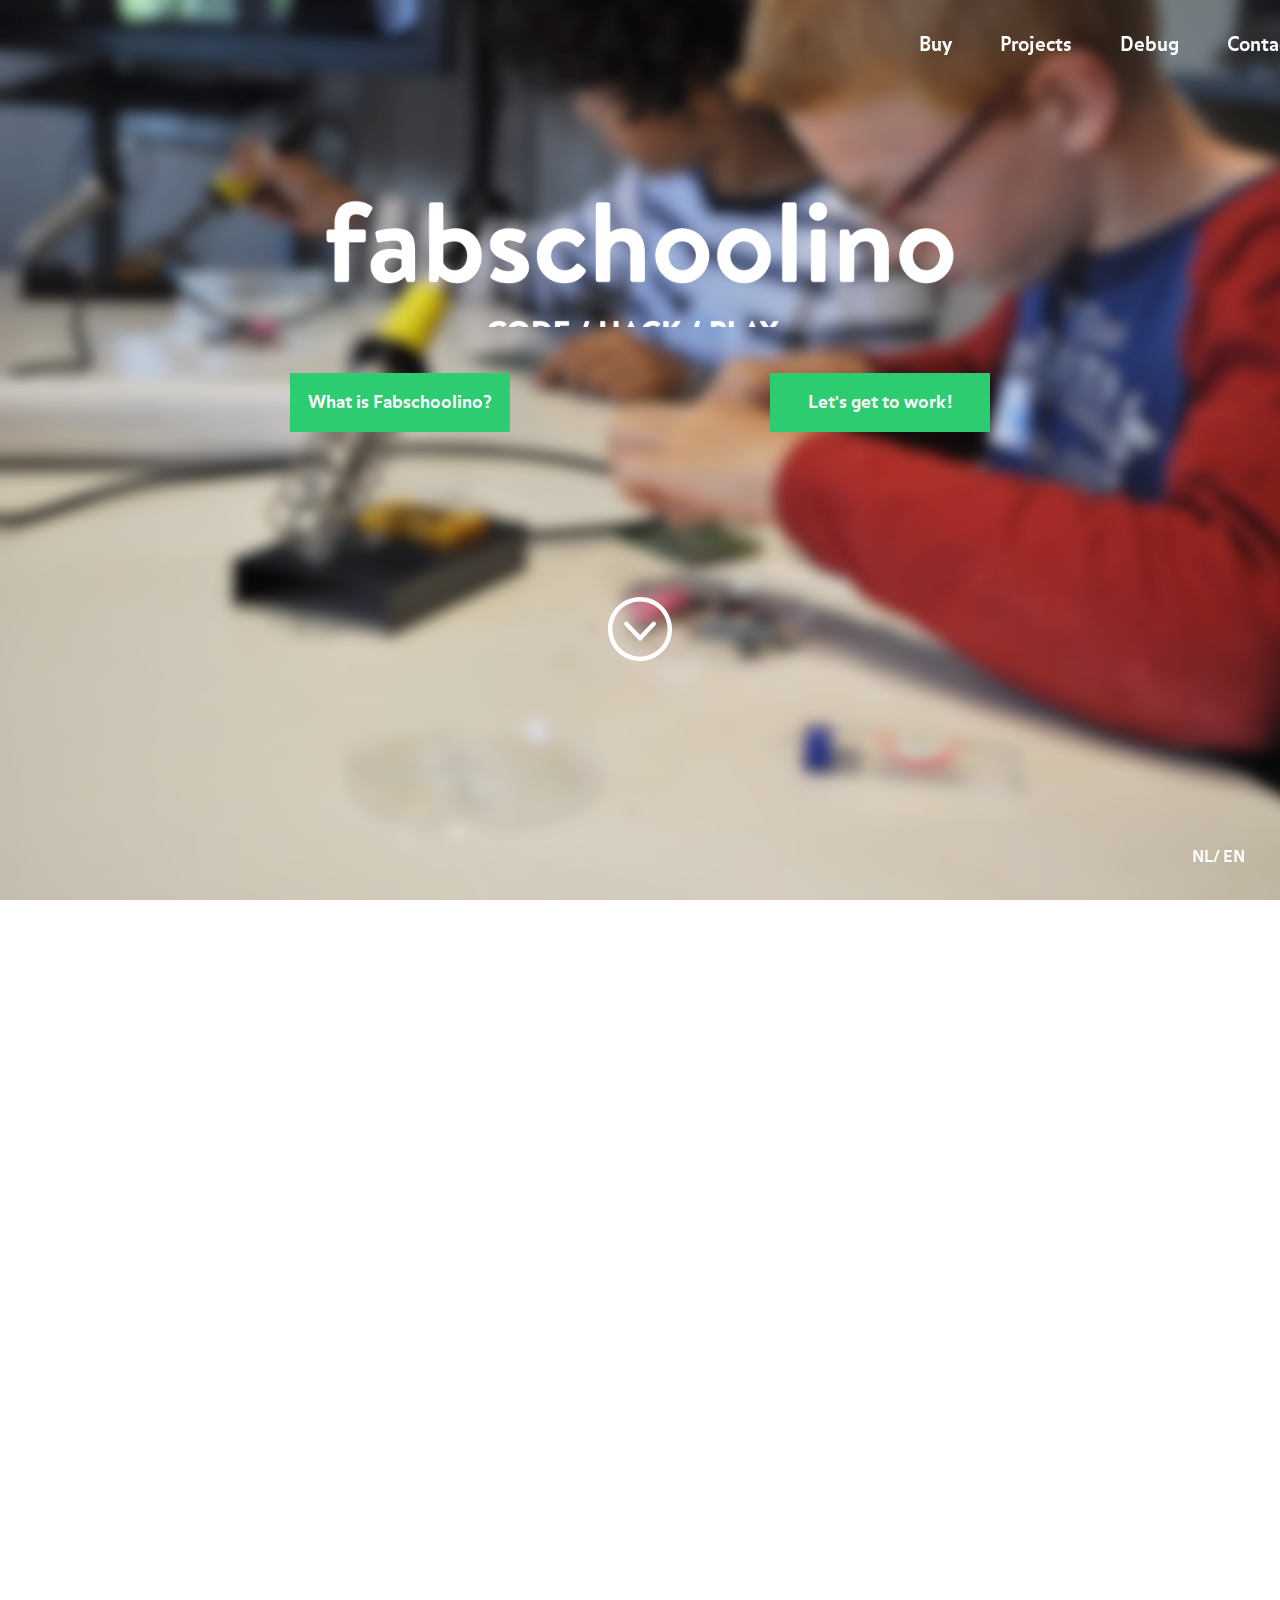
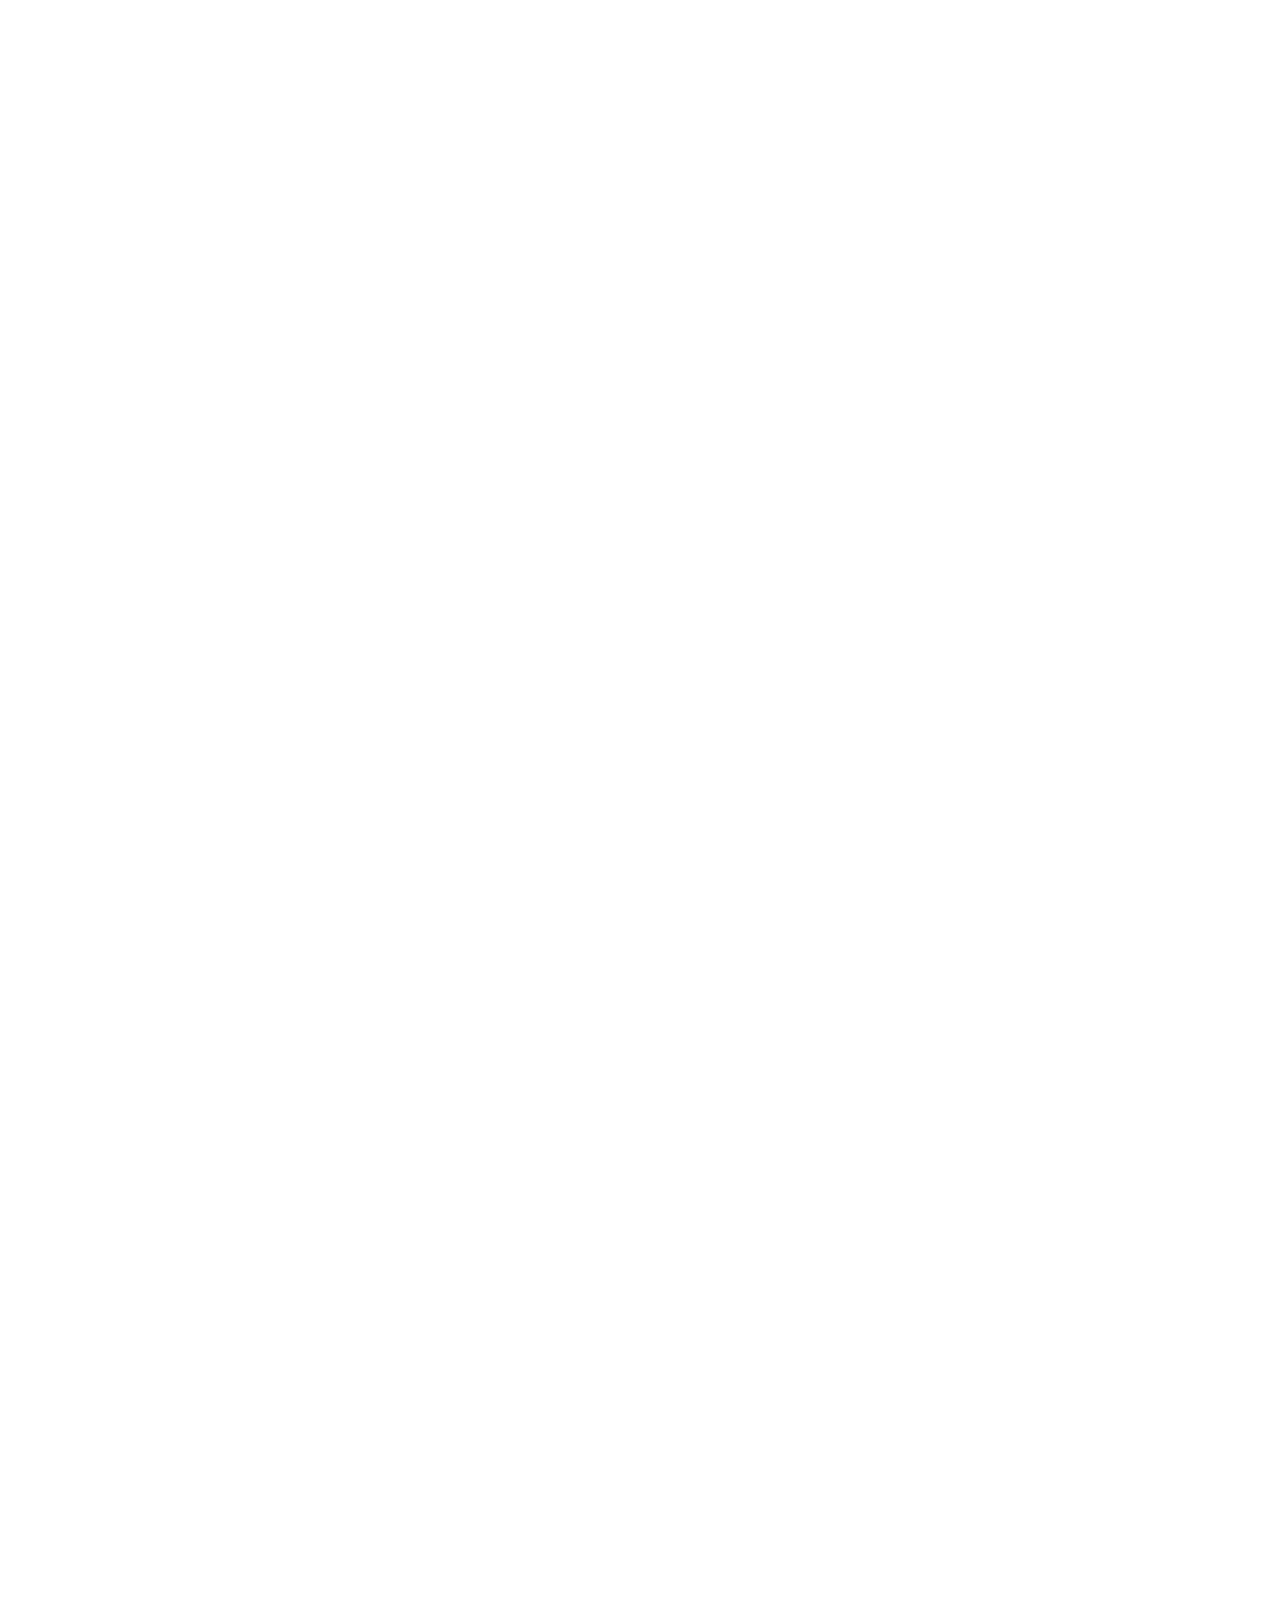
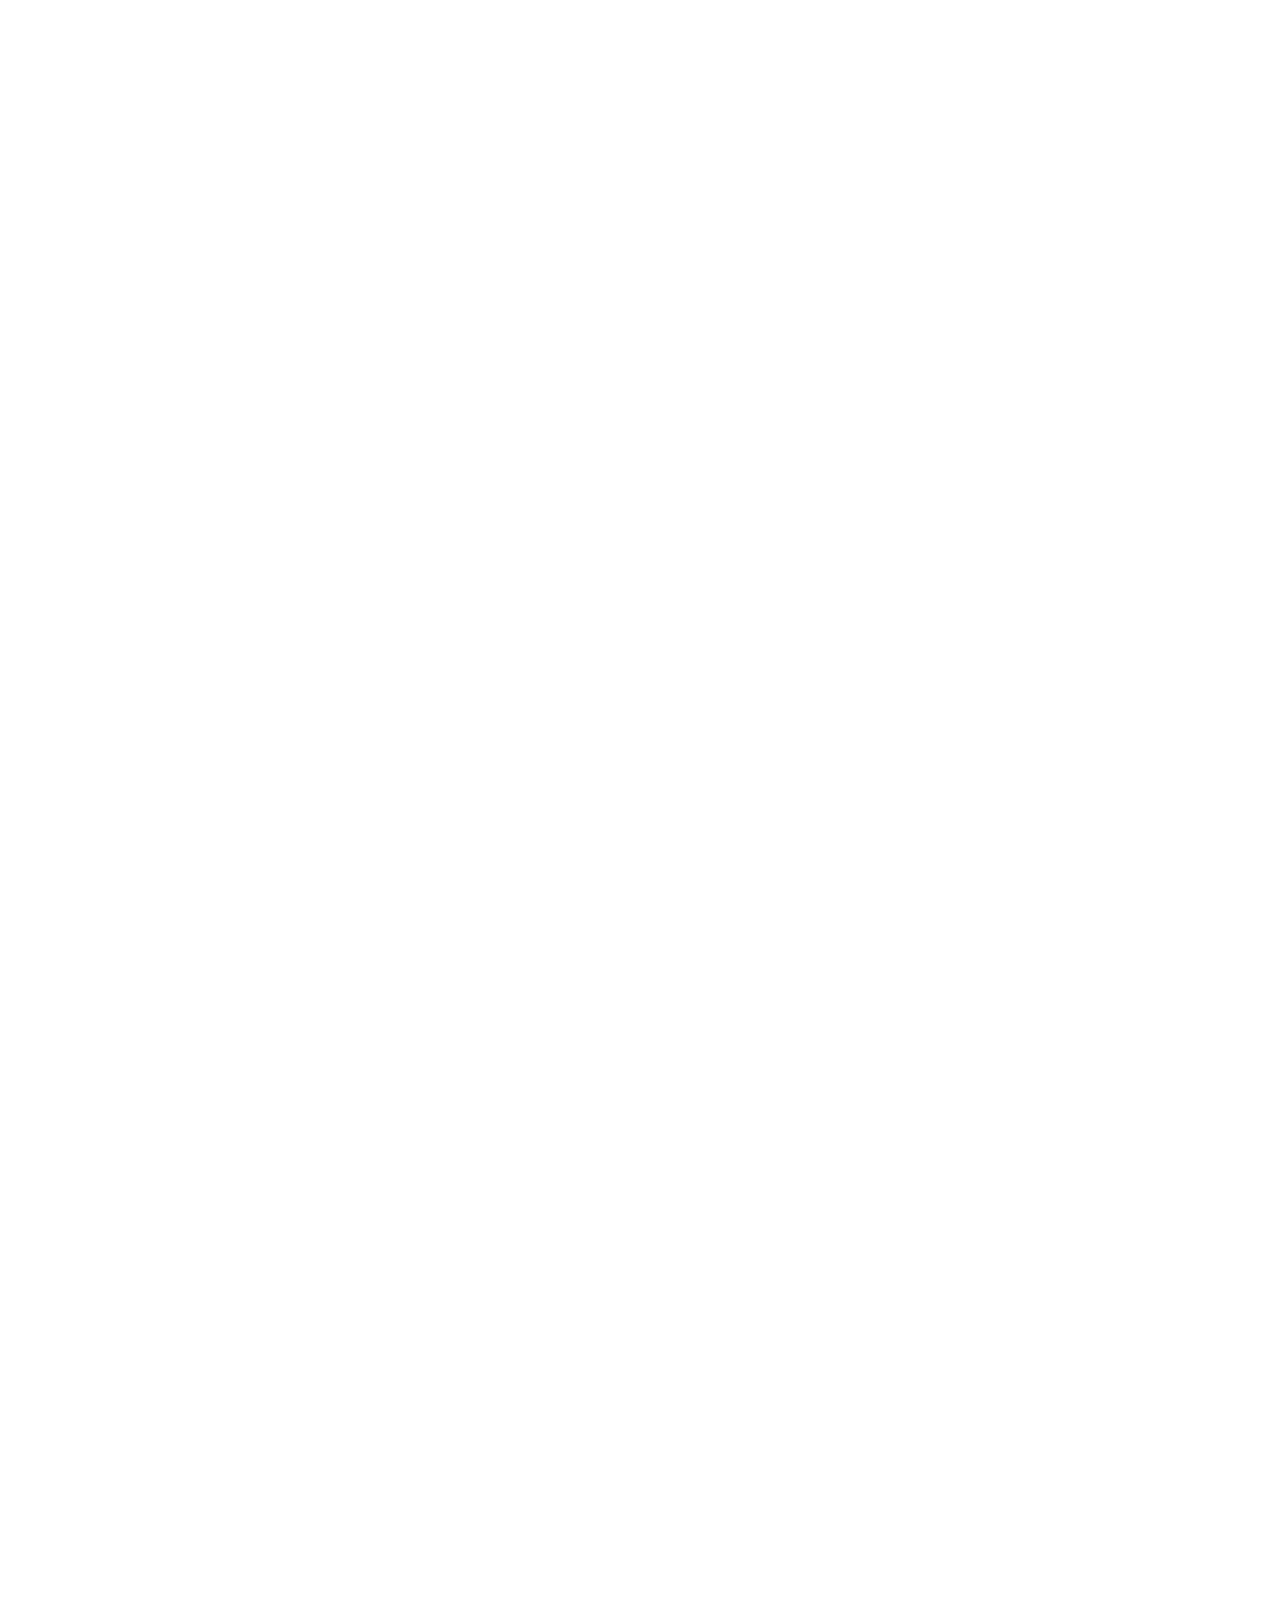
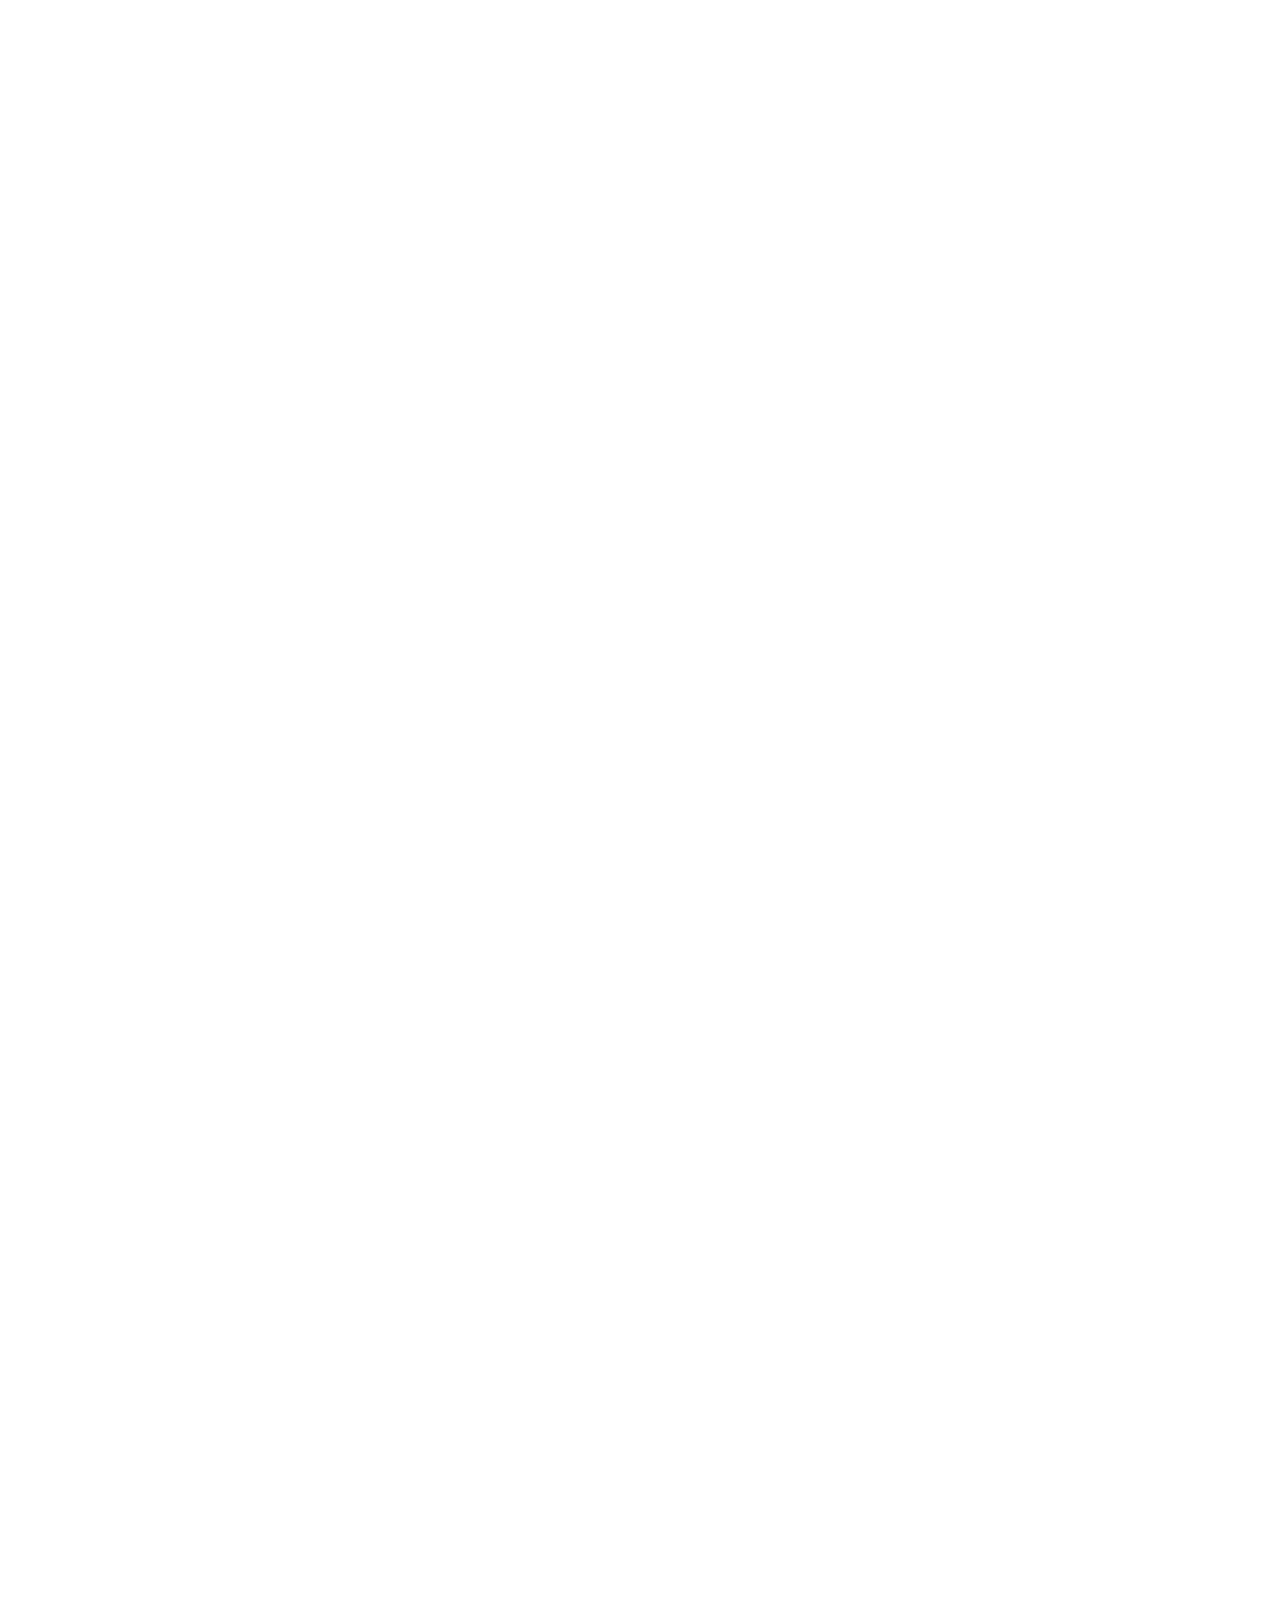
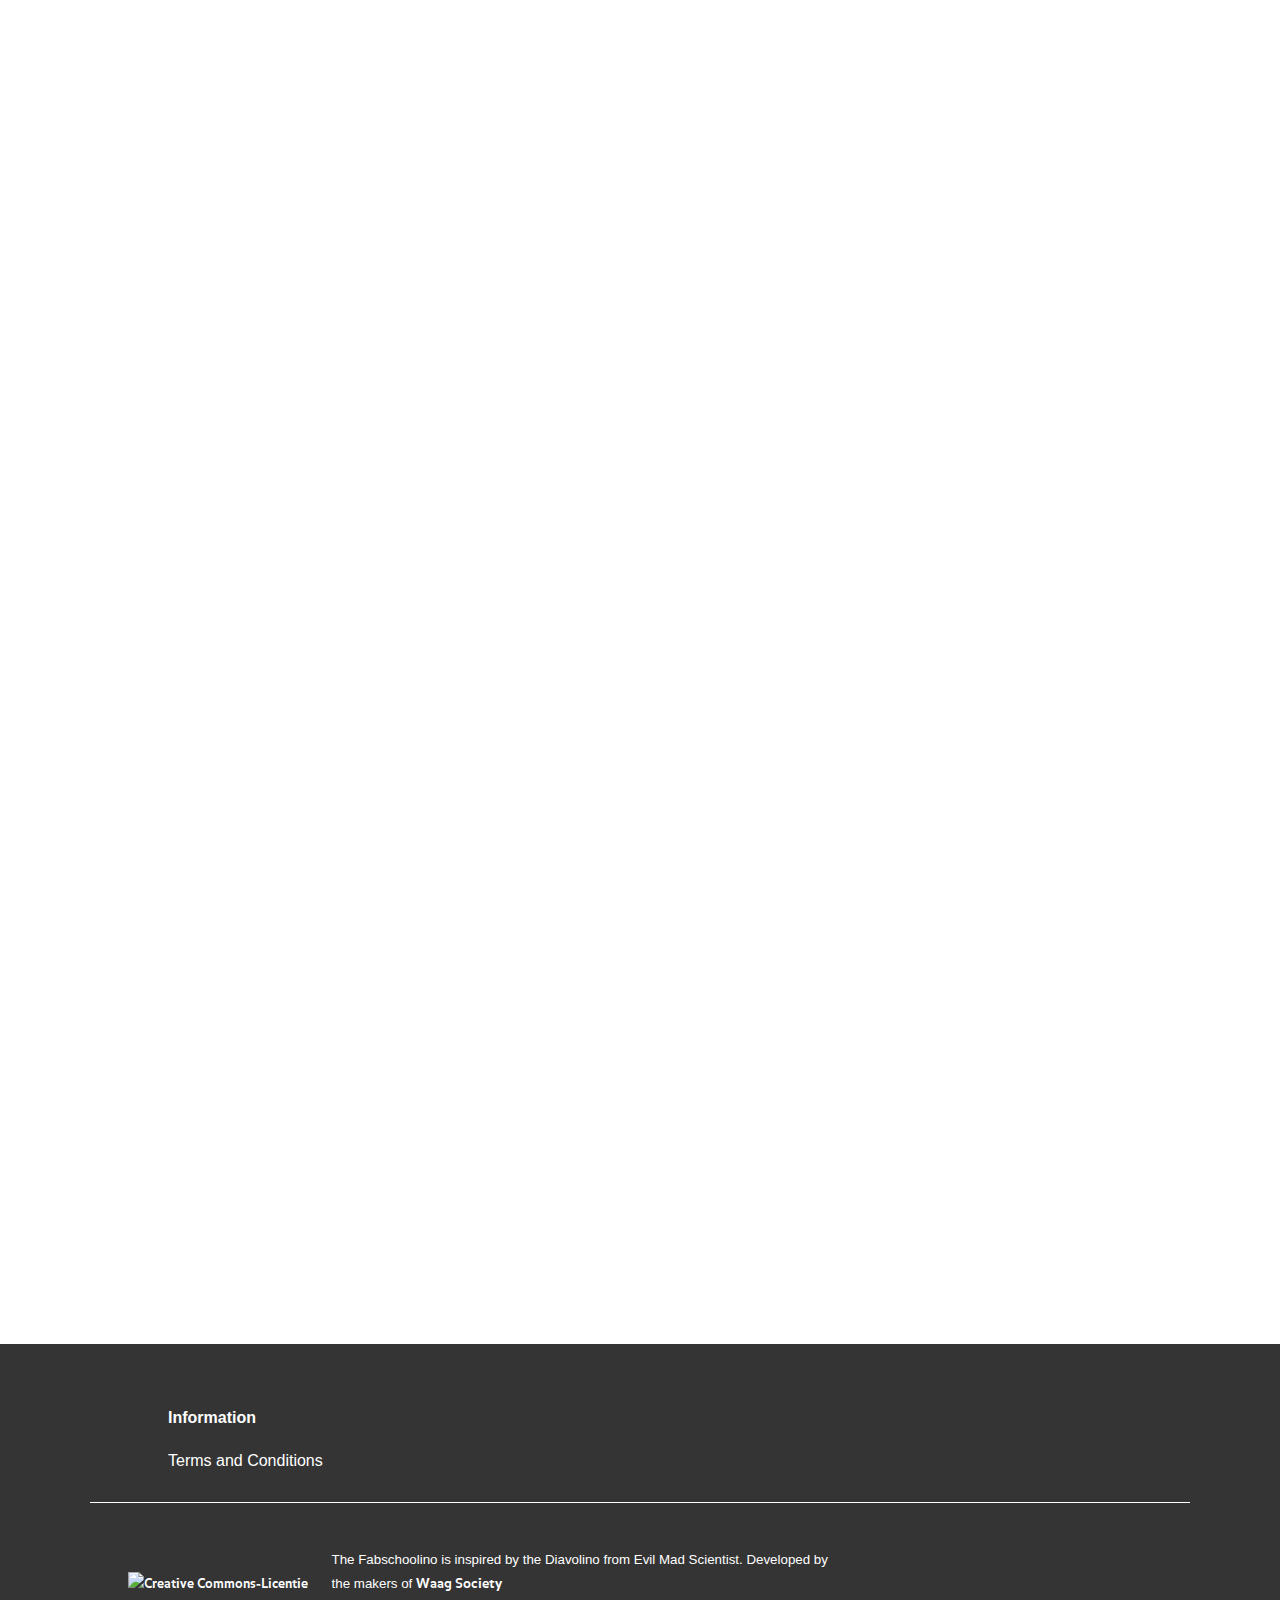
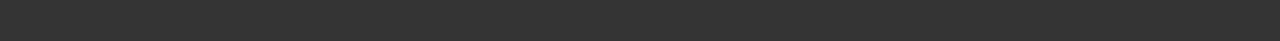
==== commit 2023a7f6: "text updates" ====
--- a/en/index.html
+++ b/en/index.html
@@ -34,7 +34,6 @@
           <button class="info-button page-scroll" type="submit"  href="#info">What is Fabschoolino?</button>
           <button class="info-button page-scroll" type="submit"  href="#intro_projects">Let's get to work!</button>
         </form>
-
       </div>
       <div class="arrow-wrapper page-scroll" href="#info">
         <img src="../img/icons/arrow_down.svg">
@@ -52,7 +51,7 @@
           </li>
 
           <li class="info-text row1">
-            <h3>The Fabschoolino</h3>
+            <h3>Fabschoolino</h3>
             <p>The Fabschoolino is a do-it-yourself mini-computer designed specifically for young creators. The kit includes an
               Arduino-based microcontroller you can build from scratch and program. Yep, you heard that right—build from scratch!
               Made especially for all those avid makers, discoverers, and creators from 9 to 100 years old. With the Fabschoolino,
@@ -67,7 +66,7 @@
         </div>
 
         <div class="ref-container">
-          <h2><span>Wie gingen je voor?</span></h2>
+          <h2><span>They already made one</span></h2>
           <ul>
             <li class="row2">
               <div class="ref-box">
@@ -92,9 +91,7 @@
                 <img src="../img/jetze-ref.png">
               </div>
               <h4>Jetze</h4>
-              <p>
-                It is really cool that I made everything by myself.
-              </p>
+              <p>It is really cool that I made everything by myself.</p>
             </li>
           </ul>
         </div>
@@ -117,7 +114,7 @@
               <h3>I want a Fabschoolino!</h3>
               <p>You can order the Fabschoolino online now and get everything you need to start your own creative electronics project
                 from scratch. Read more below about how you build it and program it.</p>
-                <a href="http://www.waag.org/nl" target="_blank"><img class="koop-text_logo" src="../img/icons/WS_logo_alt.jpg"></a>
+                <a href="http://www.waag.org/en" target="_blank"><img class="koop-text_logo" src="../img/icons/WS_logo_alt.jpg"></a>
               </li>
 
               <li class="product-wrapper row1">
@@ -226,20 +223,13 @@
               <li>
                 <img src="../img/tvb-gone_thumb.jpg">
                 <div class="projects_text_wrapper">
-                  <h3>TVB-Gone</h3>
-                  <p>With the TVB-Gone you can now turn off any TV you come across. Use your power wisely.
+                  <h3>TV-B-Gone</h3>
+                  <p>With the TV-B-Gone you can now turn off any TV you come across. Use your power wisely.
                   </p>
                   <ul>
-                    <form class="button-container-inspiratie" method="get" action="../media/pdf/tvb-gone_instructable_EN.pdf">
-                      <button class="info-button" type="submit">TVB-Gone instructable</button>
-                    </form>
-
-                    <!--
-
-                    <form class="button-container-inspiratie" method="get" action="../fabschoolino-instructable.pdf">
-                    <button class="info-button" type="submit">Download de code</button>
+                  <form class="button-container-inspiratie" method="get" action="../media/pdf/tvb-gone_instructable_EN.pdf">
+                    <button class="info-button" type="submit">TV-B-Gone instructable</button>
                   </form>
-                -->
               </ul>
             </div>
           </li>
@@ -252,10 +242,10 @@
               </p>
               <ul>
                 <form class="button-container-inspiratie" method="get" action="../media/pdf/deuralarm_instructable(breadboard)_EN.pdf">
-                  <button class="info-button" type="submit">Deuralarm instructable</button>
+                  <button class="info-button" type="submit">Door alarm instructable</button>
                 </form>
                 <form class="button-container-inspiratie" method="get" action="../media/code/deuralarm.zip">
-                  <button class="info-button" type="submit">Download de code</button>
+                  <button class="info-button" type="submit">Download the code</button>
                 </form>
               </ul>
             </div>
@@ -264,15 +254,15 @@
           <li>
             <img src="../img/stoplicht_thumb.jpg">
             <div class="projects_text_wrapper">
-              <h3>Create a stop light</h3>
-              <p>1,2,3 stop! Create your own stop light with your Fabschoolino.
+              <h3>Create a signal light</h3>
+              <p>1,2,3 stop! Create your own signal light with your Fabschoolino.
               </p>
               <ul>
                 <form class="button-container-inspiratie" method="get" action="../media/pdf/stoplicht_instructable_EN.pdf">
-                  <button class="info-button" type="submit">Stoplicht instructable</button>
+                  <button class="info-button" type="submit">Signal lights instructable</button>
                 </form>
                 <form class="button-container-inspiratie" method="get" action="../media/code/deuralarm.ino">
-                  <button class="info-button" type="submit">Download de code</button>
+                  <button class="info-button" type="submit">Download the code</button>
                 </form>
               </ul>
             </div>
@@ -290,10 +280,10 @@
   <section id="faq" class="section">
 
     <div class="container faq-content">
-      <h2><span>frequently asked questions</span></h2>
+      <h2><span>Frequently asked questions</span></h2>
 
       <div class="faq_wrapper">
-        <button class="accordion">What should I be able build with the Fabschoolino?</button>
+        <button class="accordion">What can I build with the Fabschoolino?</button>
         <div class="panel">
           <p>Well, quite a lot! But don't worry, we'll help you out. It also helps if you get help with someone who knows more
           than you (a teacher or a parent, for instance). First, you'll need to solder the parts of your Fabschoolino together.
@@ -321,7 +311,7 @@
               <a href="http://www.instructables.com" target="_blank">instructables.com</a> for several fun projects using Arduinos!</p>
           </div>
 
-          <button class="accordion">What do I get when I buy the Fabschoolino?</button>
+          <button class="accordion">What's in the Fabschoolino box?</button>
           <div class="panel">
             <p>When you order a Fabschoolino, you'll not only receive the hardware, but also the additional parts needed to build a
           TV-B-Gone, a door alarm, and a traffic light. The instructables for these three projects are available to download online,
@@ -343,16 +333,16 @@
               Society decided to developed the Fabschoolino. With the production of our DIY mini computer, Waag Society hopes to
               give an extra boost to the Maker Education movement in the Netherlands. This movement focuses on four basic
               principles: learning though making, multidisciplinary work, open/share culture, and meaningful learning. You can read
-              more about this on our <a href="http://waag.org/nl/project/fabschoolino" target="_blank">project page</a>.</p>
+              more about this on our <a href="http://waag.org/en/project/fabschoolino" target="_blank">project page</a>.</p>
           </div>
                   <div id="contact-area">
                     <h3>Ask a question</h3>
-                    <form method="post" action="../contactengine.php">
-                      <label for="Email">Your E-mail:</label>
+                    <form method="post" action="contactengine.php">
+                      <label for="Email">Your e-mail:</label>
                       <input type="text" name="Email" id="Email" required />
                       <label for="Message">Message:</label><br />
                       <textarea name="Message" rows="20" cols="20" id="Message" required></textarea>
-                      <input type="submit" name="submit" value="Send Email" class="submit-button" />
+                      <input type="submit" name="submit" value="Send" class="submit-button" />
                     </form>
                   </div>
                   </div>
@@ -372,18 +362,14 @@
                   </div>
 
                   <span class="bar"></span>
-
                   <div class="footer-content">
                     <ul class="cc-wrapper">
                       <li>
-                        <a rel="license" href="http://creativecommons.org/licenses/by-nc-sa/4.0/"><img alt="Creative Commons-Licentie" style="border-width:0" src="https://i.creativecommons.org/l/by-nc-sa/4.0/88x31.png" /></a>
+                        <a rel="license" class="cc-icon" href="http://creativecommons.org/licenses/by-nc-sa/4.0/">
+                          <img alt="Creative Commons-Licentie" style="border-width:0" src="https://i.creativecommons.org/l/by-nc-sa/4.0/88x31.png" /></a>
                       </li>
                       <li>
-                        <span xmlns:dct="http://purl.org/dc/terms/" href="http://purl.org/dc/dcmitype/Text" property="dct:title" rel="dct:type">Instructables Fabschoolino</span> van <a xmlns:cc="http://creativecommons.org/ns#" href="www.waag.org" property="cc:attributionName" rel="cc:attributionURL">Waag Society</a> is in licentie gegeven volgens een <a rel="license" href="http://creativecommons.org/licenses/by-nc-sa/4.0/">Creative Commons Naamsvermelding-NietCommercieel-GelijkDelen 4.0 Internationaal-licentie</a>.
-                        Gebaseerd op een werk op <a xmlns:dct="http://purl.org/dc/terms/" href="fabschoolino.waag.org" rel="dct:source">fabschoolino.waag.org</a>.
-                      </li>
-                      <li>
-                        <p>Geinspireerd op de Diavolino. Gemaakt door <a href="http://www.waag.org/nl">Waag Society</a></p>
+                        <p>The Fabschoolino is inspired by the Diavolino from Evil Mad Scientist. Developed by the makers of <a href="http://www.waag.org/en">Waag Society</a></p>
                       </li>
                     </ul>
                   </div>
--- a/css/main.css
+++ b/css/main.css
@@ -947,8 +947,16 @@
 .footer-content{
     height: auto;
     color: #fff;
-    display: inline-flex;
     justify-content: space-between;
+}
+
+.footer-content ul li {
+  display: inline-block;
+}
+
+.footer-content ul .cc-icon img {
+  max-width: 100%;
+  margin: 0;
 }
 
 
@@ -957,7 +965,6 @@
     margin: 0 auto;
     padding: 3.5vh 3em;
     list-style: none;
-    display: inline-flex;
     flex-wrap: wrap;
     flex-direction: row;
     font-size: 0.8em;
@@ -1213,10 +1220,30 @@
     text-align: left;
     border-bottom: 0px solid;
     width: 10px;
-
-
-}
-
+}
+#page-wrap {
+  width: auto;
+  padding: 100px;
+  margin: auto;
+}
+
+#page-wrap h1{
+  margin: 0;
+}
+
+.button {
+  margin: 0;
+  display: inline-block;
+  text-align: center;
+  height: auto;
+  background-color: #2ECC71;
+  padding: 1em 2em;
+  font-family: Balance-bold;
+  border: 0px solid;
+  color: #fff;
+  font-size: 1.1em;
+  text-decoration: none;
+}
 .debug-slideshow--text{
     position: absolute;
     bottom: 2%;
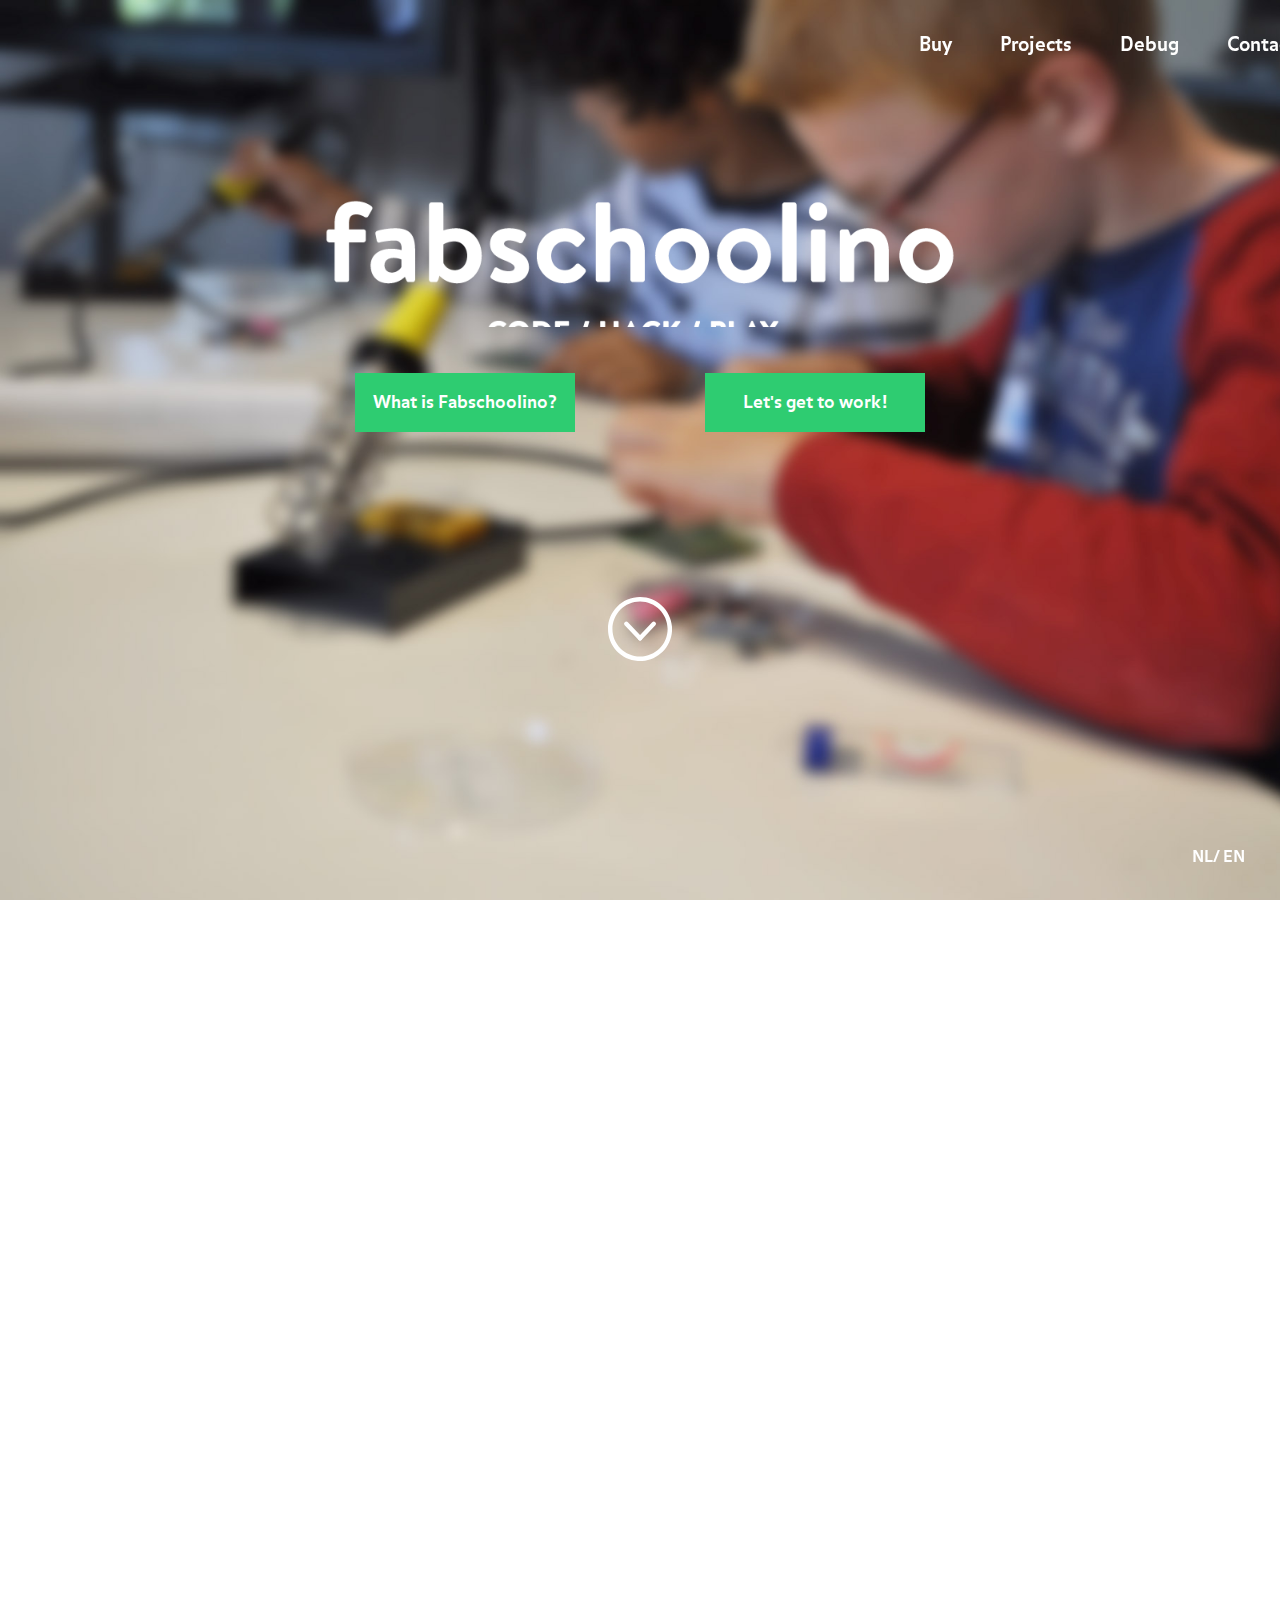
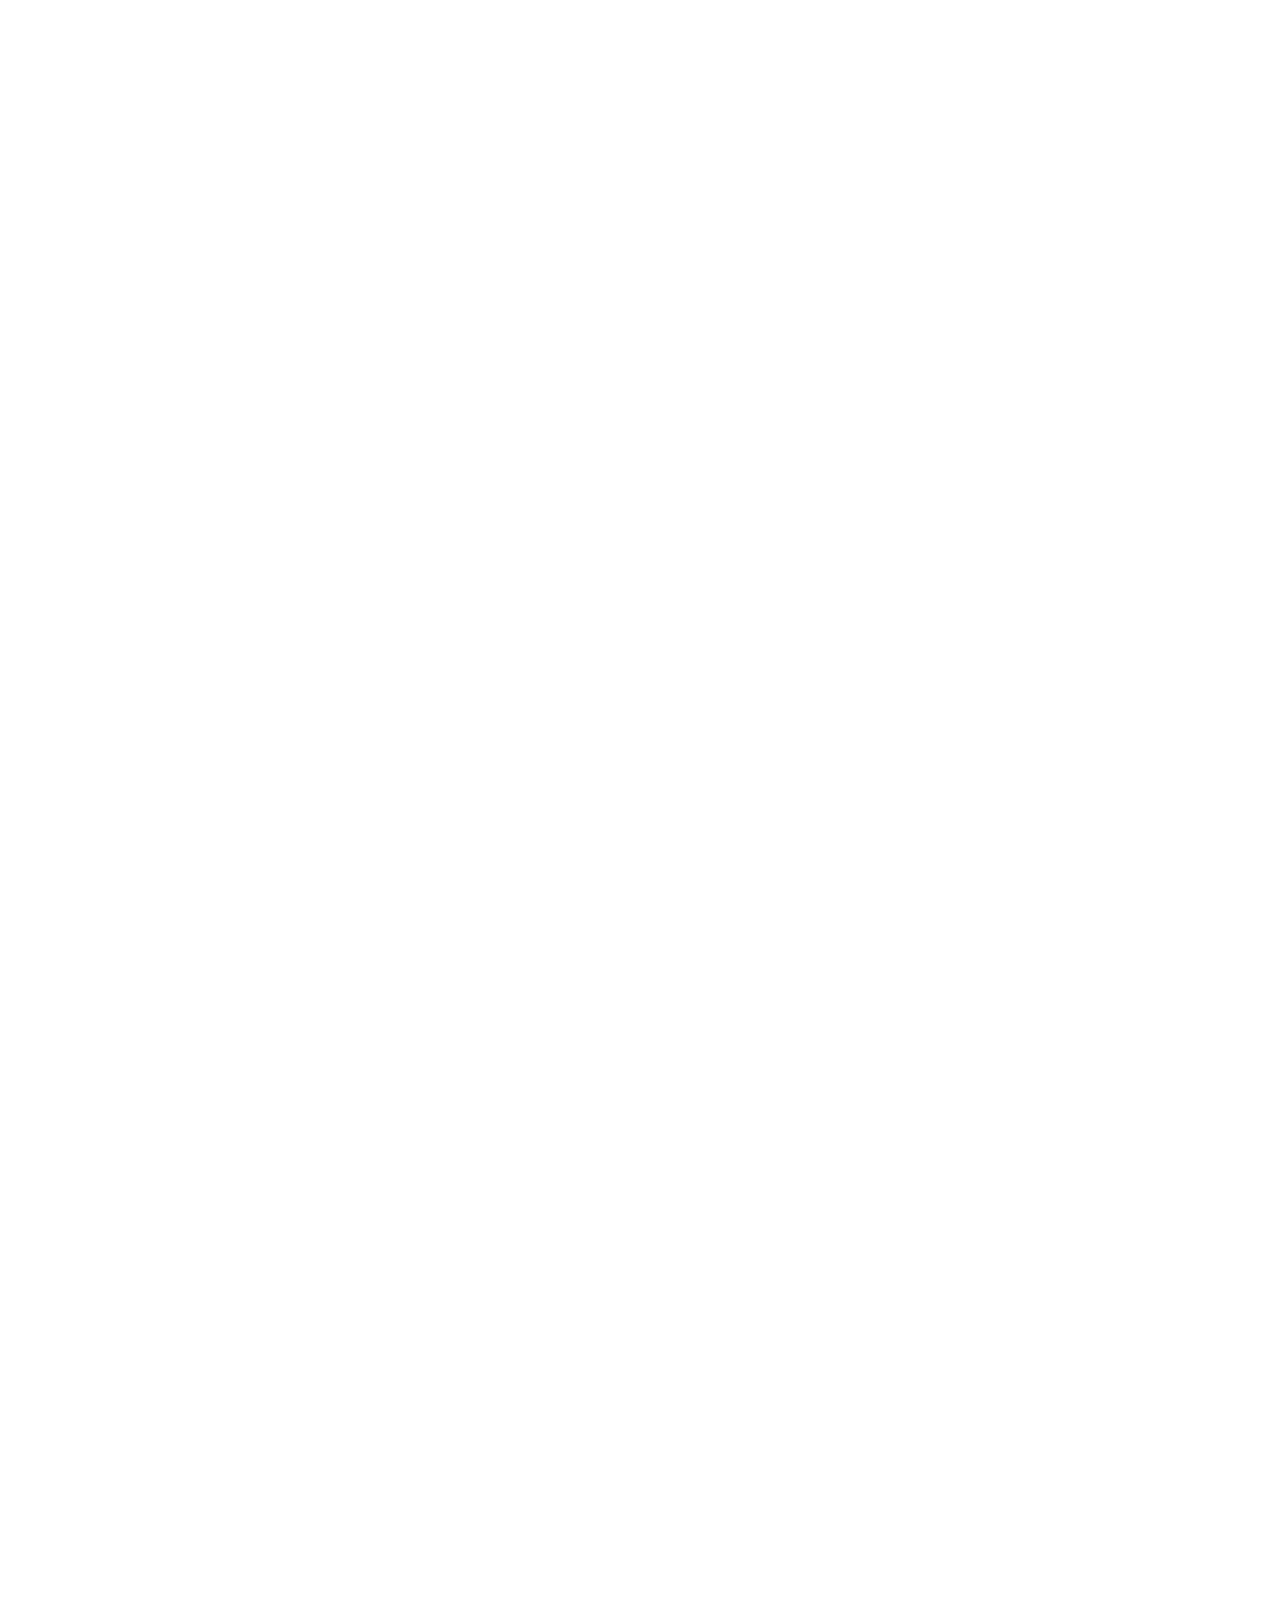
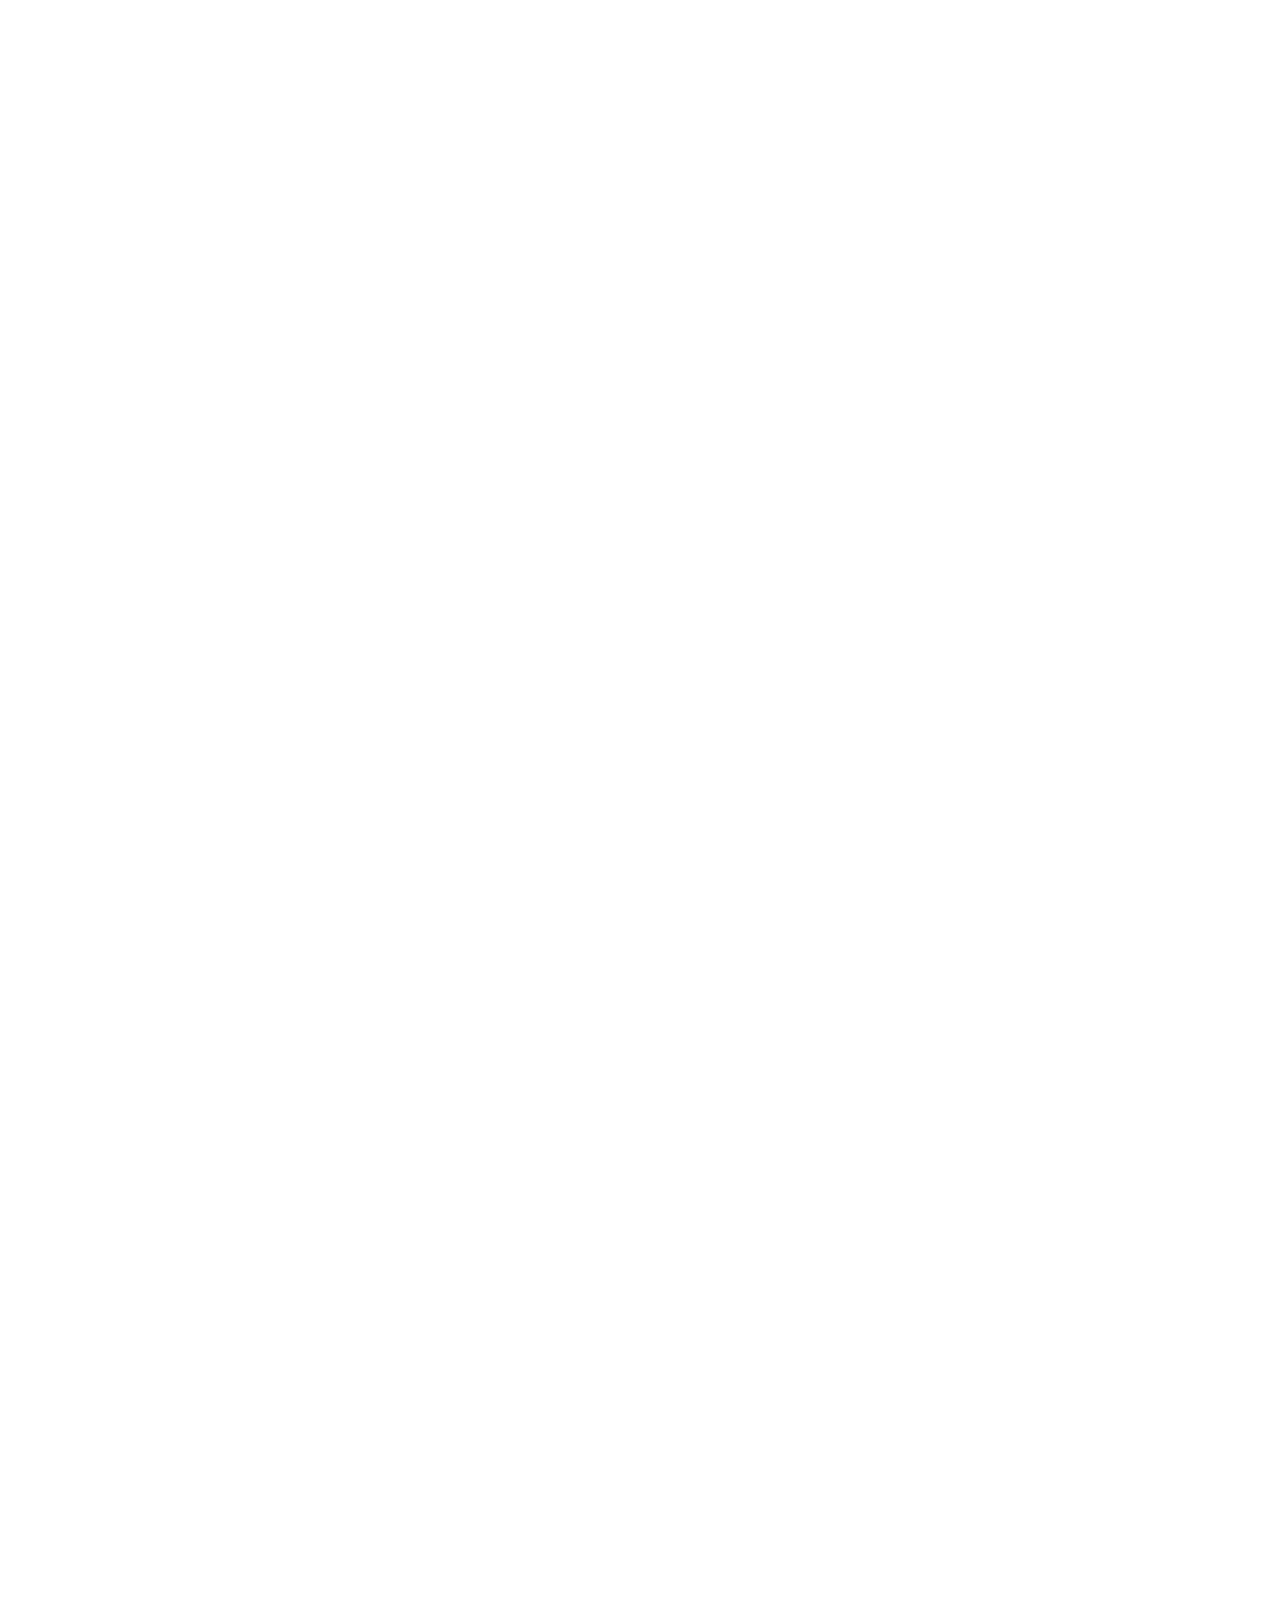
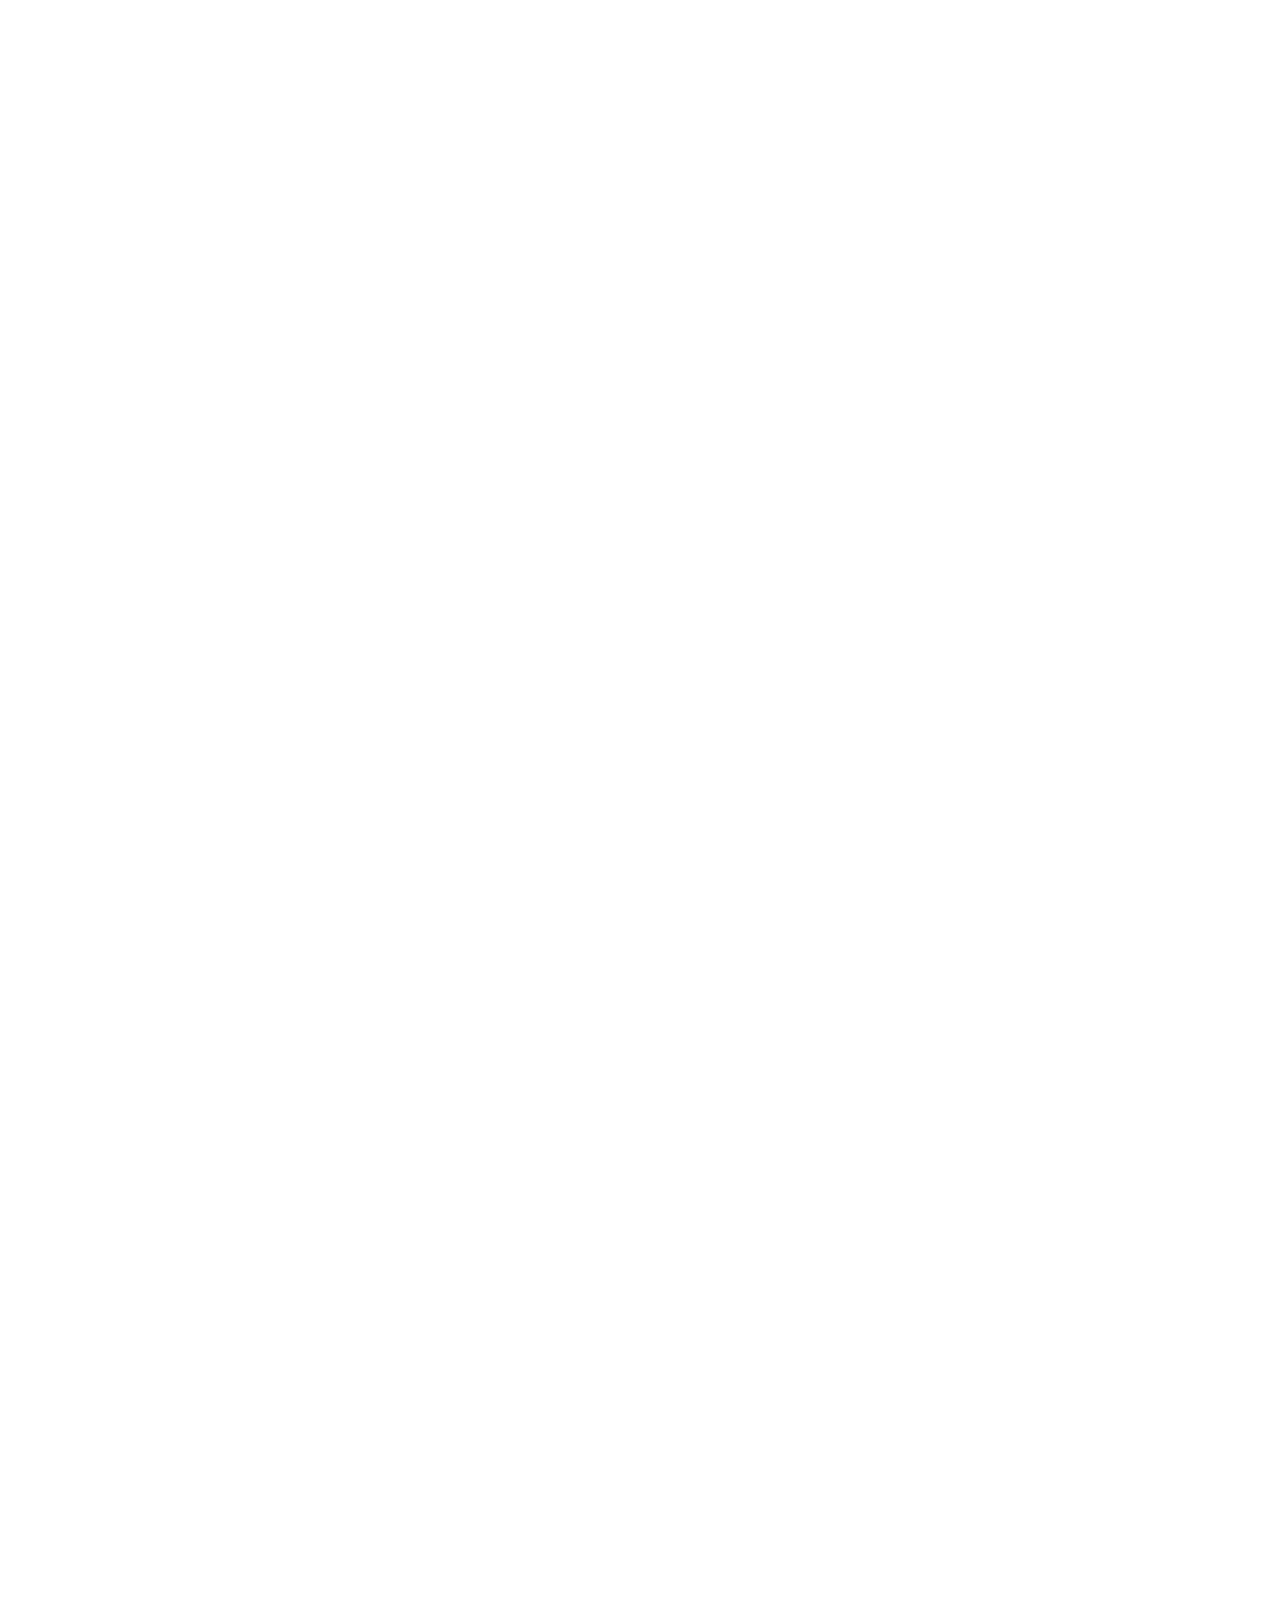
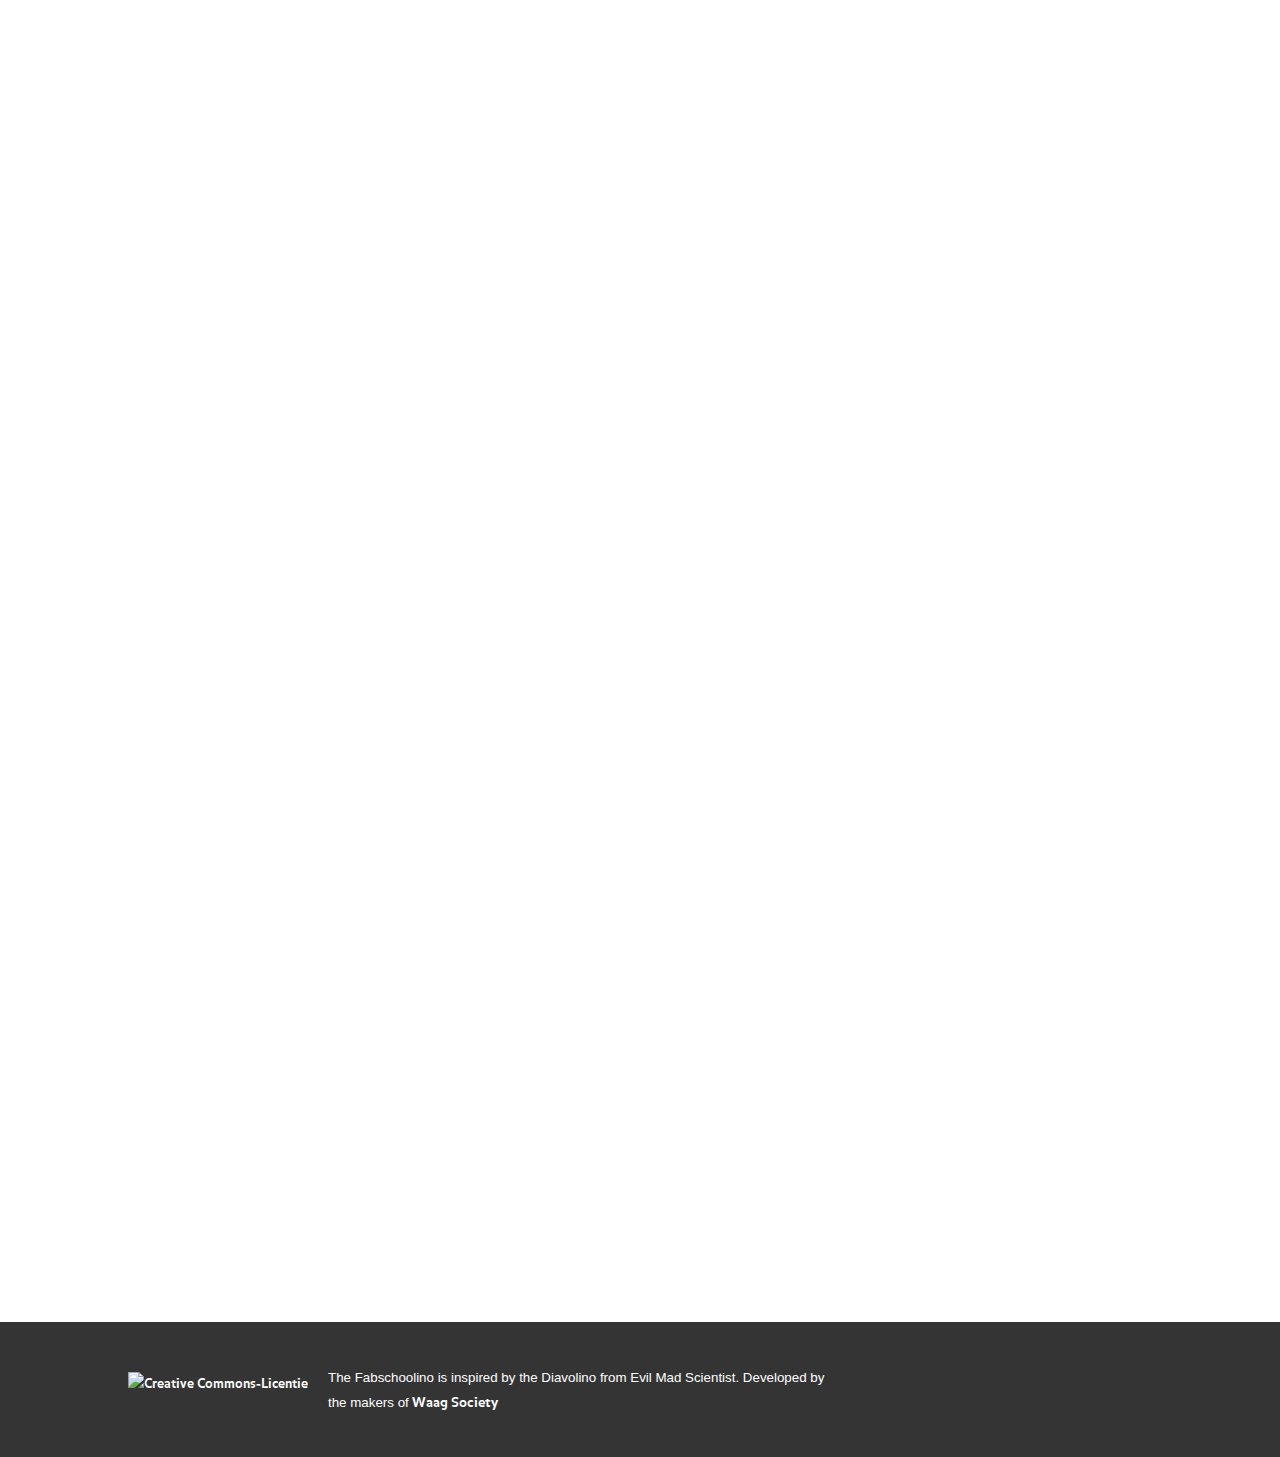
==== commit 160e2e56: "optimized images" ====
--- a/en/index.html
+++ b/en/index.html
@@ -352,16 +352,6 @@
                 <!--footer-->
 
                 <section id="footer">
-                  <div class="footer-info">
-                    <ul>
-                      <li>
-                        <h4>Information</h4>
-                        <a href="terms.html" target="_blank">Terms and Conditions</a>
-                      </li>
-                    </ul>
-                  </div>
-
-                  <span class="bar"></span>
                   <div class="footer-content">
                     <ul class="cc-wrapper">
                       <li>
--- a/css/main.css
+++ b/css/main.css
@@ -98,7 +98,7 @@
 #start {
     height: 100vh;
     width: 100vw;
-    background-image: url(../img/bg_images/bg_landing2.png);
+    background-image: url(../img/bg_images/bg_landing.jpg);
     background-size: cover;
 
 }
@@ -130,7 +130,7 @@
 
 
 .button-wrapper{
-    max-width: 75%;
+    max-width: 700px;
     height: 20vh;
     margin: auto;
     padding-top: 2%;
@@ -478,7 +478,6 @@
 .intro_projects_wrapper ul{
     display: inline-flex;
     flex-flow: row wrap;
-    justify-content: space-between;
     padding: 0;
     margin: 0;
     width: 100%;
@@ -542,8 +541,6 @@
 .intro-text_wrapper ul{
     display: inline-flex;
     flex-wrap: wrap;
-    justify-content: space-between;
-    width: 90%;
 }
 
 .intro-text_wrapper h3{
@@ -554,16 +551,14 @@
 
 .button-container-intro{
     margin-top: 2em;
-    width: 35%;
-    margin-right: 40px;
+    margin-right: 10px;
 }
 
 .button-container-intro button{
     text-align: center;
-    width: 180px;
     height: auto;
     background-color: #2ECC71;
-    padding: 1em 0;
+    padding: 1em 2em;
     font-family: Balance-bold;
     cursor: pointer;
     border: 0px solid;
@@ -644,7 +639,6 @@
 .projects_wrapper ul{
     display: inline-flex;
     flex-flow: row wrap;
-    justify-content: space-between;
     padding: 0;
     margin: 0;
     width: 100%;
@@ -680,23 +674,20 @@
 .projects_text_wrapper ul{
     display: inline-flex;
     flex-wrap: wrap;
-    justify-content: space-between;
     width: 70%;
 }
 
 .button-container-inspiratie{
     margin-top: 1em !important;
     margin-bottom: 1em;
-
-
 }
 
 .button-container-inspiratie button{
     text-align: center;
-    width: 170px;
-    height: auto;
+    height: auto;
+    margin-right: 10px;
     background-color: #2ECC71;
-    padding: 1em 0;
+    padding: 1em 2em;
     font-family: Balance-bold;
     cursor: pointer;
     border: 0px solid;
@@ -944,44 +935,38 @@
 
 
 
-.footer-content{
-    height: auto;
-    color: #fff;
-    justify-content: space-between;
-}
-
-.footer-content ul li {
-  display: inline-block;
+.footer-content {
+  height: auto;
+  color: #fff;
+}
+
+.footer-content ul{
+  display: flex;
+  align-items: center;
+  margin: 0 auto;
+  padding: 3.5vh 3em;
+  list-style: none;
+  flex-wrap: wrap;
+  flex-direction: row;
+  font-size: 0.8em;
+  width: 80%;
+  line-height: 1.9em;
 }
 
 .footer-content ul .cc-icon img {
   max-width: 100%;
   margin: 0;
-}
-
-
-.footer-content ul{
-    border-top: #fff 1px solid;
-    margin: 0 auto;
-    padding: 3.5vh 3em;
-    list-style: none;
-    flex-wrap: wrap;
-    flex-direction: row;
-    font-size: 0.8em;
-    width: 80%;
-    justify-content: space-around;
-    line-height: 1.9em;
+  margin-bottom: 10px;
 }
 
 .footer-content ul li{
-    max-width: 50%;
-    margin-right: 20px;
-}
-
-.footer-content ul li img{
-    margin:0.1em 0 0 40%;
-    width: 120px;
-    height: auto;
+  display: inline-block;
+  max-width: 50%;
+  margin-right: 20px;
+}
+
+.footer-content ul li p {
+  margin-bottom: 10px;
 }
 
 .footer-content ul li a{
@@ -1055,7 +1040,7 @@
 #start-debug {
     height: 100vh;
     width: 100vw;
-    background-image: url(../img/bg_images/bg_debug.png);
+    background-image: url(../img/bg_images/bg_debug.jpg);
     background-size: cover;
 
 }
@@ -1221,6 +1206,7 @@
     border-bottom: 0px solid;
     width: 10px;
 }
+
 #page-wrap {
   width: auto;
   padding: 100px;
@@ -1328,6 +1314,7 @@
 
 
 .debug-contact-button{
+    display: block;
     text-align: center;
     width: 170px;
     height: auto;
@@ -1339,15 +1326,18 @@
     color: #fff;
     font-size: 1em;
     transition: all 0.2s;
-    margin: 60px 25vw;
+    margin: 60px auto;
+    text-decoration: none;
 }
 
 .debug-contact-button:hover{
     background-color: #219351;
+    color: #fff;
     -webkit-transition: all 0.2s;
     -moz-transition: all 0.2s;
     -o-transition: all 0.2s;
     transition: all 0.2s;
+    text-decoration: none;
 }
 /*
 .debug-slideshow--btn-right{
@@ -1687,7 +1677,6 @@
 
      .projects_text_wrapper ul{
         width: 80%;
-        justify-content: space-between;
     }
 
     .button-container-inspiratie{
